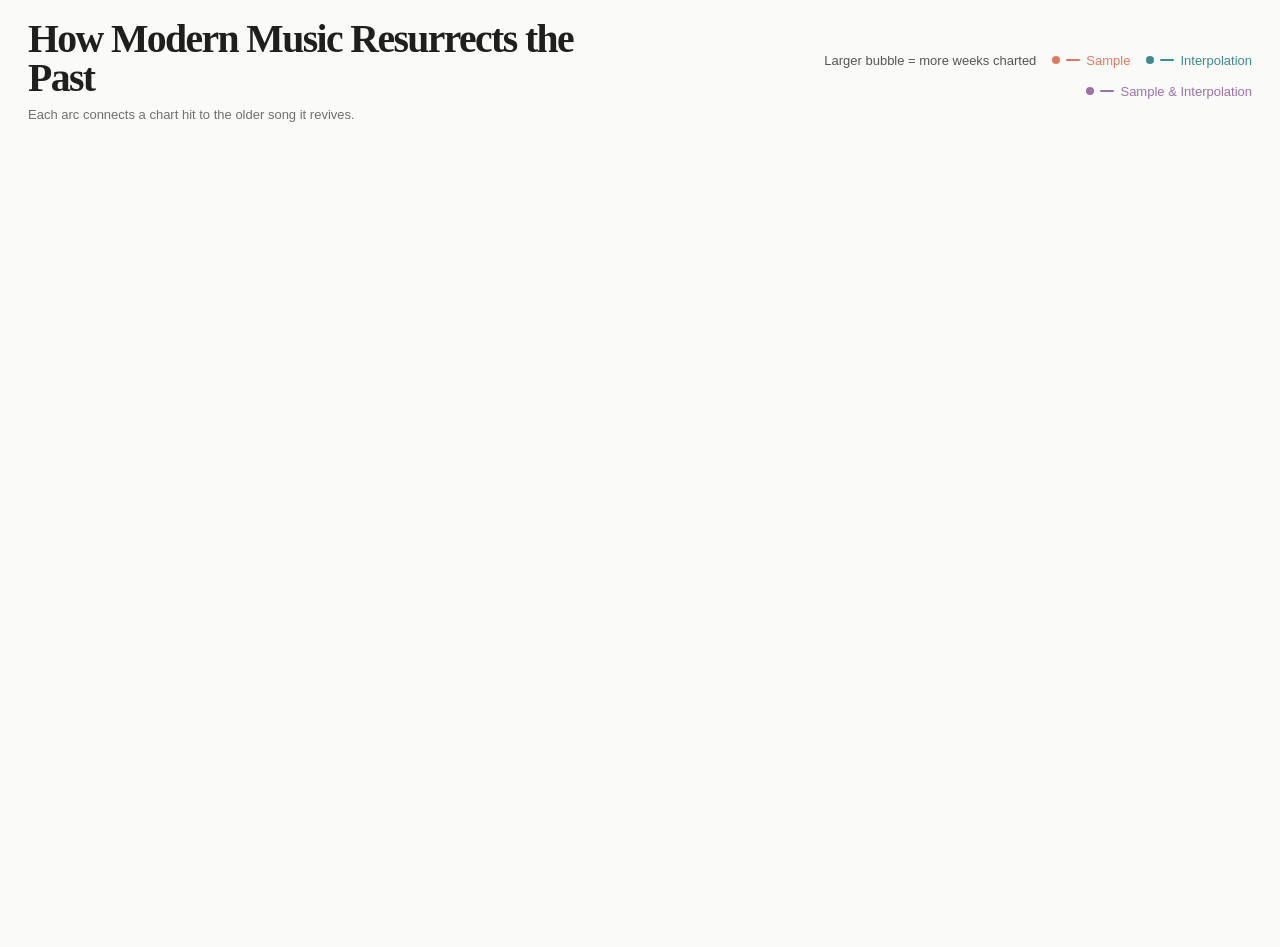
==== viz/index.html @ 5647addd "Stack overlapping original bubbles" ====
<!doctype html>
<html lang="en">
  <head>
    <meta charset="UTF-8" />
    <meta name="viewport" content="width=device-width, initial-scale=1.0" />
    <title>How Modern Music Resurrects the Past</title>
    <script src="https://d3js.org/d3.v7.min.js"></script>
    <style>
      :root {
        color-scheme: light;
        --bg: #fafaf8;
        --text: #1f1f1b;
        --muted: #666666;
        --hairline: rgba(31, 31, 27, 0.1);
        --warm: #e07a5f;
        --cool: #4a7fa5;
        --cool-soft: #a0b8c8;
        --sample: #e07a5f;
        --interpolate: #3d8b8b;
        --cover: #9b72aa;
      }

      * {
        box-sizing: border-box;
      }

      html,
      body {
        margin: 0;
        width: 100%;
        height: 100%;
        background: var(--bg);
        color: var(--text);
      }

      body {
        overflow-x: hidden;
        overflow-y: auto;
        font-family: "Avenir Next", "Segoe UI", sans-serif;
        padding-top: 16px;
      }

      .page {
        display: grid;
        grid-template-rows: auto 1fr;
        width: 100vw;
        min-height: 100vh;
      }

      .header {
        display: flex;
        flex-direction: column;
        justify-content: center;
        gap: 4px;
        padding: 4px 28px;
      }

      .header-top {
        display: flex;
        align-items: center;
        justify-content: space-between;
        gap: 24px;
      }

      .title-block {
        display: flex;
        flex-direction: column;
        gap: 2px;
        min-width: 0;
      }

      h1 {
        margin: 0 0 6px;
        font-family: "Iowan Old Style", "Palatino Linotype", Georgia, serif;
        font-size: clamp(26px, 3.1vw, 40px);
        line-height: 0.98;
        font-weight: 700;
        letter-spacing: -0.04em;
      }

      .subtitle {
        margin: 0 0 8px;
        color: #707070;
        font-size: 13px;
        line-height: 1.35;
      }

      .header-legend {
        display: flex;
        align-items: center;
        justify-content: flex-end;
        flex-wrap: wrap;
        gap: 16px;
        color: #999999;
        font-size: 13px;
        white-space: nowrap;
      }

      .header-legend-item {
        display: inline-flex;
        align-items: center;
        gap: 6px;
      }

      .header-legend-dot {
        width: 8px;
        height: 8px;
        border-radius: 999px;
        flex: 0 0 auto;
      }

      .header-legend-stroke {
        width: 14px;
        height: 0;
        border-top: 2px solid currentColor;
        border-radius: 999px;
        flex: 0 0 auto;
      }

      .controls {
        display: flex;
        align-items: center;
        justify-content: space-between;
        gap: 16px;
        min-width: 0;
      }

      .filters {
        display: flex;
        gap: 8px;
        margin-top: 6px;
        min-width: 0;
        overflow-x: auto;
        padding-bottom: 2px;
        scrollbar-width: none;
      }

      .filters::-webkit-scrollbar {
        display: none;
      }

      .year-button {
        flex: 0 0 auto;
        border: 1px solid rgba(31, 31, 27, 0.15);
        border-radius: 999px;
        background: rgba(255, 255, 255, 0.82);
        color: #666666;
        padding: 5px 12px;
        font: inherit;
        font-size: 11px;
        font-weight: 700;
        letter-spacing: 0.08em;
        text-transform: uppercase;
        cursor: pointer;
        transition:
          background 180ms ease,
          color 180ms ease,
          border-color 180ms ease;
      }

      .year-button:hover {
        background: rgba(224, 122, 95, 0.08);
        border-color: rgba(224, 122, 95, 0.35);
      }

      .year-button.is-active {
        background: #1f1f1b;
        border-color: #1f1f1b;
        color: #ffffff;
      }

      .counter {
        flex: 0 0 auto;
        color: #7a7a7a;
        font-size: 11px;
        letter-spacing: 0.02em;
        white-space: nowrap;
      }

      .chart-shell {
        position: relative;
        width: 100vw;
        height: auto;
        min-height: calc(100vh - 100px);
      }

      #chart,
      svg {
        width: 100%;
        height: 100%;
        display: block;
        background: var(--bg);
        overflow: visible;
      }

      .arc {
        fill: none;
        opacity: 0.06;
        stroke-linecap: round;
        pointer-events: stroke;
      }

      .revival-mark,
      .original-mark {
        cursor: pointer;
      }

      .revival-mark text {
        font-size: 9px;
        pointer-events: none;
      }

      .revival-mark .song-label {
        fill: #333333;
        font-weight: 600;
      }

      .revival-mark .artist-label {
        fill: #999999;
      }

      .revival-mark .peak-label {
        fill: #e07a5f;
        font-size: 11px;
        font-weight: 700;
      }

      .legend {
        position: absolute;
        left: 24px;
        bottom: 18px;
        display: flex;
        flex-direction: column;
        gap: 8px;
        padding: 14px 16px;
        border: 1px solid rgba(31, 31, 27, 0.08);
        border-radius: 16px;
        background: rgba(250, 250, 248, 0.9);
        backdrop-filter: blur(8px);
      }

      .legend-row,
      .legend-swatches {
        display: flex;
        align-items: center;
        gap: 14px;
        flex-wrap: wrap;
      }

      .legend-item {
        display: flex;
        align-items: center;
        gap: 8px;
        color: #4a4a4a;
        font-size: 12px;
      }

      .legend-circle {
        width: 10px;
        height: 10px;
        border-radius: 999px;
        flex: 0 0 auto;
      }

      .legend-stroke {
        width: 18px;
        height: 0;
        border-top: 3px solid currentColor;
        border-radius: 999px;
        flex: 0 0 auto;
      }

      .legend-note {
        color: #747474;
        font-size: 11px;
      }

      .inline-label {
        pointer-events: none;
        opacity: 0;
      }

      .inline-label text {
        line-height: 1.7;
      }

      .inline-label rect {
        fill: rgba(255, 255, 255, 0.96);
        rx: 4px;
        ry: 4px;
        filter: drop-shadow(0 2px 6px rgba(0, 0, 0, 0.12));
      }

      .inline-label line.label-leader {
        stroke: rgba(74, 74, 74, 0.18);
        stroke-width: 1;
      }

      .inline-label .song {
        font-size: 16.5px;
        font-weight: 700;
      }

      .inline-label .artist {
        font-size: 16px;
        font-weight: 400;
        fill: #555;
      }

      .inline-label .year {
        font-size: 16px;
        font-weight: 400;
        fill: #555;
      }

      .inline-label .peak {
        font-size: 18px;
        font-weight: 700;
      }

      .inline-label.original .song,
      .inline-label.original .artist {
      }

      .empty-state {
        display: grid;
        place-items: center;
        height: 100%;
        color: #9a9a9a;
        font-size: 14px;
      }

      @media (max-width: 720px) {
        .header {
          padding: 4px 16px;
        }

        .header-top {
          align-items: flex-start;
          flex-direction: column;
          gap: 12px;
        }

        .counter {
          font-size: 10px;
        }

        .year-button {
          padding: 5px 10px;
        }

        .legend {
          left: 16px;
          right: 16px;
          bottom: 14px;
        }
      }
    </style>
  </head>
  <body>
    <div class="page">
      <header class="header">
        <div class="header-top">
          <div class="title-block">
            <h1>How Modern Music Resurrects the Past</h1>
            <p class="subtitle">Each arc connects a chart hit to the older song it revives.</p>
          </div>
          <div class="header-legend" aria-label="Legend">
            <span class="header-legend-item" style="color: #555;">
              Larger bubble = more weeks charted
            </span>
            <span class="header-legend-item" style="color: #e07a5f">
              <span class="header-legend-dot" style="background: #e07a5f"></span>
              <span class="header-legend-stroke"></span>
              <span>Sample</span>
            </span>
            <span class="header-legend-item" style="color: #3d8b8b">
              <span class="header-legend-dot" style="background: #3d8b8b"></span>
              <span class="header-legend-stroke"></span>
              <span>Interpolation</span>
            </span>
            <span class="header-legend-item" style="color: #9b72aa">
              <span class="header-legend-dot" style="background: #9b72aa"></span>
              <span class="header-legend-stroke"></span>
              <span>Sample &amp; Interpolation</span>
            </span>
          </div>
        </div>
        <div class="controls">
          <div id="filters" class="filters" aria-label="Year filters"></div>
          <div id="counter" class="counter"></div>
        </div>
      </header>

      <section class="chart-shell">
        <div id="chart" aria-label="Music sample connections chart"></div>
      </section>
    </div>

    <script>
      const YEAR_OPTIONS = [2018, 2019, 2020, 2021, 2022, 2023, 2024, 2025];
      const DEFAULT_YEAR = 2025;
      const RELATIONSHIP_COLOR = {
        samples: "#E07A5F",
        interpolates: "#3D8B8B",
        cover: "#9B72AA"
      };

      const chartNode = document.getElementById("chart");
      const filtersNode = document.getElementById("filters");
      const counterNode = document.getElementById("counter");

      let allRows = [];
      let activeYear = DEFAULT_YEAR;
      let lockedId = null;
      let svg;
      let rootLayer;
      let bandLayer;
      let timelineLayer;
      let arcLayer;
      let originalLayer;
      let revivalLayer;
      let labelLayer;
      let revivalLabel;
      let originalLabelsLayer;
      let arcSelection = d3.select(null);
      let originalSelection = d3.select(null);
      let revivalSelection = d3.select(null);
      let resizeTimer;
      let maxWeeksOnChart = 1;

      function truncate(text, maxLength = 25) {
        return text.length > maxLength ? `${text.slice(0, maxLength - 1).trimEnd()}…` : text;
      }

      function clamp(value, min, max) {
        return Math.min(max, Math.max(min, value));
      }

      function weeksRadius(weeks) {
        if (!Number.isFinite(weeks) || weeks <= 0) {
          return 7.5;
        }

        return clamp(7.5 + (weeks / 112) * 42, 7.5, 49.5);
      }

      function originalRadius(row) {
        return row.everCharted ? weeksRadius(row.originalWeeksOnChart) : 9;
      }

      function peakLabel(peak) {
        return Number.isFinite(peak) && peak > 0 ? `#${Math.round(peak)}` : "Uncharted";
      }

      function originalBaseFillOpacity(d) {
        return d.everCharted ? 0.7 : 0.7;
      }

      function originalActiveFillOpacity(d) {
        return d.everCharted ? 0.92 : 0.9;
      }

      function originalDimFillOpacity() {
        return 0.18;
      }

      function updateOriginalMarkFill(selection, transition, opacityAccessor) {
        const solidFill = selection.select("circle.original-fill");
        const topHalf = selection.select("path.original-top-half");
        const bottomHalf = selection.select("path.original-bottom-half");
        const outline = selection.select("circle.original-outline");

        solidFill
          .interrupt()
          .transition(transition)
          .attr("fill-opacity", (d) => (d.splitColors ? 0 : opacityAccessor(d)));

        topHalf
          .interrupt()
          .transition(transition)
          .attr("fill-opacity", (d) => (d.splitColors ? opacityAccessor(d) : 0));

        bottomHalf
          .interrupt()
          .transition(transition)
          .attr("fill-opacity", (d) => (d.splitColors ? opacityAccessor(d) : 0));

        outline
          .interrupt()
          .transition(transition)
          .attr("stroke-width", (d) => (opacityAccessor(d) > originalDimFillOpacity() ? 2 : 1));
      }

      function revivalBaseFillOpacity() {
        return 0.85;
      }

      function revivalActiveFillOpacity() {
        return 0.98;
      }

      function revivalDimFillOpacity() {
        return 0.22;
      }

      function colorWithOpacity(color, opacity) {
        const parsed = d3.color(color);
        if (!parsed) {
          return color;
        }

        parsed.opacity = opacity;
        return `${parsed}`;
      }

      function chartDimensions() {
        return {
          chartWidth: Number(svg?.attr("width")) || chartNode.clientWidth || window.innerWidth,
          chartHeight: Number(svg?.attr("height")) || chartNode.clientHeight || window.innerHeight,
        };
      }

      function renderWrappedLabelText(textSelection, rows, maxWidth = 300, align = "start") {
        textSelection.attr("text-anchor", align);
        textSelection.selectAll("tspan").remove();
        let isFirstRenderedLine = true;

        rows.forEach((row) => {
          const words = String(row.text || "").split(/\s+/).filter(Boolean);
          if (!words.length) {
            return;
          }

          let currentLine = "";
          let isFirstLineInRow = true;

          const appendLine = (lineText) => {
            textSelection
              .append("tspan")
              .attr("class", row.className)
              .attr("x", 0)
              .attr("dy", isFirstRenderedLine ? 0 : isFirstLineInRow ? row.rowGap : row.lineGap)
              .text(lineText)
              .style("fill", row.color || null);
            isFirstRenderedLine = false;
            isFirstLineInRow = false;
          };

          words.forEach((word) => {
            const testLine = currentLine ? `${currentLine} ${word}` : word;
            const probe = textSelection
              .append("tspan")
              .attr("class", row.className)
              .attr("x", 0)
              .attr("dy", 0)
              .text(testLine);

            const exceeds = probe.node().getComputedTextLength() > maxWidth;
            probe.remove();

            if (exceeds && currentLine) {
              appendLine(currentLine);
              currentLine = word;
            } else {
              currentLine = testLine;
            }
          });

          if (currentLine) {
            appendLine(currentLine);
          }
        });
      }

      function measureLabelBox(label, align) {
        const text = label.select("text");
        text.attr("text-anchor", align);
        return text.node().getBBox();
      }

      function applyLabelBox(label, bbox, paddingX = 14, paddingY = 11) {
        label
          .select("rect")
          .attr("x", bbox.x - paddingX)
          .attr("y", bbox.y - paddingY)
          .attr("width", bbox.width + paddingX * 2)
          .attr("height", bbox.height + paddingY * 2);
      }

      function variantDirection(variant) {
        switch (variant) {
          case "left":
            return { x: -1, y: 0 };
          case "right":
            return { x: 1, y: 0 };
          case "above":
            return { x: 0, y: -1 };
          case "below":
            return { x: 0, y: 1 };
          case "above-left":
            return { x: -0.75, y: -0.65 };
          case "above-right":
            return { x: 0.75, y: -0.65 };
          case "below-left":
            return { x: -0.75, y: 0.65 };
          case "below-right":
            return { x: 0.75, y: 0.65 };
          default:
            return { x: 1, y: 0 };
        }
      }

      function buildLabelPlacement(nodeX, nodeY, nodeClearance, bbox, variant, chartWidth, chartHeight) {
        const paddingX = 10;
        const paddingY = 8;
        const edgePad = 20;
        const requiredGap = nodeClearance * 2 + 24;
        const cardGap = requiredGap + 4;
        const sidePad = cardGap;
        const diagonalPadX = cardGap + 20;
        const diagonalPadY = Math.max(cardGap + 8, bbox.height * 0.6 + nodeClearance * 0.6);
        const isLeft = variant.includes("left");
        const isRight = variant.includes("right");
        const isAbove = variant.startsWith("above");
        const isBelow = variant.startsWith("below");
        const isVertical = variant === "above" || variant === "below";
        let x = nodeX;
        if (isLeft) {
          x = nodeX - (variant === "left" ? sidePad : diagonalPadX);
        } else if (isRight) {
          x = nodeX + (variant === "right" ? sidePad : diagonalPadX);
        }
        let y = nodeY - (bbox.y + bbox.height / 2);

        if (isAbove) {
          y -= diagonalPadY;
        } else if (isBelow) {
          y += diagonalPadY;
        }

        if (isVertical) {
          const centeredRectLeft = x + bbox.x - paddingX;
          const centeredRectRight = x + bbox.x + bbox.width + paddingX;
          if (centeredRectLeft < edgePad) {
            x += edgePad - centeredRectLeft;
          }
          if (centeredRectRight > chartWidth - edgePad) {
            x -= centeredRectRight - (chartWidth - edgePad);
          }
        }

        const unclampedRect = {
          x0: x + bbox.x - paddingX,
          y0: y + bbox.y - paddingY,
          x1: x + bbox.x + bbox.width + paddingX,
          y1: y + bbox.y + bbox.height + paddingY,
        };

        let shiftX = 0;
        let shiftY = 0;
        if (unclampedRect.x0 < edgePad) {
          shiftX += edgePad - unclampedRect.x0;
        }
        if (unclampedRect.x1 > chartWidth - edgePad) {
          shiftX -= unclampedRect.x1 - (chartWidth - edgePad);
        }
        if (unclampedRect.y0 < edgePad) {
          shiftY += edgePad - unclampedRect.y0;
        }
        if (unclampedRect.y1 > chartHeight - edgePad) {
          shiftY -= unclampedRect.y1 - (chartHeight - edgePad);
        }

        let finalX = x + shiftX;
        let finalY = y + shiftY;
        let rect = {
          x0: finalX + bbox.x - paddingX,
          y0: finalY + bbox.y - paddingY,
          x1: finalX + bbox.x + bbox.width + paddingX,
          y1: finalY + bbox.y + bbox.height + paddingY,
        };
        const direction = variantDirection(variant);
        const ownGapDistance = pointToRectDistance(nodeX, nodeY, rect);
        if (ownGapDistance < requiredGap) {
          const extra = requiredGap - ownGapDistance;
          finalX += direction.x * extra;
          finalY += direction.y * extra;
          const pushedRect = {
            x0: finalX + bbox.x - paddingX,
            y0: finalY + bbox.y - paddingY,
            x1: finalX + bbox.x + bbox.width + paddingX,
            y1: finalY + bbox.y + bbox.height + paddingY,
          };
          if (pushedRect.x0 < edgePad) {
            finalX += edgePad - pushedRect.x0;
          }
          if (pushedRect.x1 > chartWidth - edgePad) {
            finalX -= pushedRect.x1 - (chartWidth - edgePad);
          }
          if (pushedRect.y0 < edgePad) {
            finalY += edgePad - pushedRect.y0;
          }
          if (pushedRect.y1 > chartHeight - edgePad) {
            finalY -= pushedRect.y1 - (chartHeight - edgePad);
          }
          rect = {
            x0: finalX + bbox.x - paddingX,
            y0: finalY + bbox.y - paddingY,
            x1: finalX + bbox.x + bbox.width + paddingX,
            y1: finalY + bbox.y + bbox.height + paddingY,
          };
        }

        return {
          variant,
          side: isLeft ? "left" : "right",
          x: finalX,
          y: finalY,
          bbox,
          rect,
          anchorAlign: isLeft ? "end" : "start",
          displacement: Math.hypot(finalX - x, finalY - y),
          ownGapDistance: pointToRectDistance(nodeX, nodeY, rect),
          requiredGap,
        };
      }

      function placementOverlapArea(a, b) {
        const overlapX = Math.max(0, Math.min(a.x1, b.x1) - Math.max(a.x0, b.x0));
        const overlapY = Math.max(0, Math.min(a.y1, b.y1) - Math.max(a.y0, b.y0));
        return overlapX * overlapY;
      }

      function pointToRectDistance(x, y, rect) {
        const dx = Math.max(rect.x0 - x, 0, x - rect.x1);
        const dy = Math.max(rect.y0 - y, 0, y - rect.y1);
        return Math.hypot(dx, dy);
      }

      function scoreLabelPlacement(candidate, node, placedRects, nearbyNodes, variantOrder) {
        let score = 0;
        const variantIndex = variantOrder.indexOf(candidate.variant) === -1 ? variantOrder.length : variantOrder.indexOf(candidate.variant);
        const extraGap = Math.max(0, candidate.ownGapDistance - candidate.requiredGap);
        score += variantIndex * 8;
        score += extraGap * 26;
        score += candidate.displacement * 6;
        score += Math.abs(candidate.y - node.y) * 0.12;
        if (candidate.ownGapDistance < candidate.requiredGap) {
          score += (candidate.requiredGap - candidate.ownGapDistance) * 600;
        }

        placedRects.forEach((rect) => {
          score += placementOverlapArea(candidate.rect, rect.rect) * 4;
        });

        nearbyNodes.forEach((otherNode) => {
          if (otherNode.key === node.key) {
            return;
          }
          const distance = pointToRectDistance(otherNode.x, otherNode.y, candidate.rect);
          if (distance < otherNode.clearance) {
            score += (otherNode.clearance - distance) * 140;
          }
        });

        return score;
      }

      function candidateOrderForOriginal(node, extent) {
        const xRatio = extent.xSpan > 0 ? (node.x - extent.minX) / extent.xSpan : 0.5;
        const yRatio = extent.ySpan > 0 ? (node.y - extent.minY) / extent.ySpan : 0.5;

        if (xRatio < 0.33) {
          return yRatio < 0.35
            ? ["left", "below-left", "below", "below-right", "above-left", "right", "above-right", "above"]
            : ["left", "above-left", "above", "below-left", "right", "above-right", "below-right", "below"];
        }

        if (xRatio > 0.66) {
          return yRatio > 0.65
            ? ["right", "above-right", "above", "above-left", "below-right", "left", "below-left", "below"]
            : ["right", "below-right", "below", "above-right", "left", "below-left", "above-left", "above"];
        }

        if (yRatio < 0.4) {
          return ["below", "below-right", "below-left", "right", "left", "above-right", "above-left", "above"];
        }

        if (yRatio > 0.6) {
          return ["above", "above-right", "above-left", "right", "left", "below-right", "below-left", "below"];
        }

        return ["above-right", "above-left", "below-right", "below-left", "right", "left", "above", "below"];
      }

      function chooseAdaptivePlacement(label, node, variantOrder, placedRects, nearbyNodes) {
        const text = label.select("text");
        const { chartWidth, chartHeight } = chartDimensions();
        const variants = [...new Set(variantOrder)];
        const candidates = variants.map((variant) => {
          const align = variant.includes("left") ? "end" : variant.includes("right") ? "start" : "middle";
          const bbox = measureLabelBox(label, align);
          applyLabelBox(label, bbox);
          const candidate = buildLabelPlacement(node.x, node.y, node.clearance || 10, bbox, variant, chartWidth, chartHeight);
          candidate.score = scoreLabelPlacement(candidate, node, placedRects, nearbyNodes, variants);
          return candidate;
        });

        const validCandidates = candidates.filter((candidate) => candidate.ownGapDistance >= candidate.requiredGap - 1);
        const best = (validCandidates.length ? validCandidates : candidates).sort((a, b) => {
          if (validCandidates.length) {
            return (
              d3.ascending(Math.max(0, a.ownGapDistance - a.requiredGap), Math.max(0, b.ownGapDistance - b.requiredGap)) ||
              d3.ascending(a.score, b.score)
            );
          }
          return d3.ascending(a.score, b.score);
        })[0];
        text.attr("text-anchor", best.anchorAlign);
        applyLabelBox(label, best.bbox);
        label.attr("transform", `translate(${best.x},${best.y})`);
        return best;
      }

      function placementOrderForOriginals(originalItems, extent) {
        return originalItems
          .slice()
          .sort((a, b) => {
            const aXR = extent.xSpan > 0 ? (a.originalX - extent.minX) / extent.xSpan : 0.5;
            const bXR = extent.xSpan > 0 ? (b.originalX - extent.minX) / extent.xSpan : 0.5;
            const aExtremity = Math.abs(aXR - 0.5);
            const bExtremity = Math.abs(bXR - 0.5);
            return (
              d3.descending(aExtremity, bExtremity) ||
              d3.ascending(a.originalY, b.originalY) ||
              d3.ascending(a.originalX, b.originalX)
            );
          });
      }

      function setInlineLabel(label, lines, nodeX, nodeY, preferredSide, className) {
        label.attr("class", `inline-label ${className}`);

        const text = label.select("text");
        renderWrappedLabelText(text, [
          { className: "song", text: lines[0], rowGap: 13, lineGap: 12 },
          { className: "artist", text: lines[1], rowGap: 13, lineGap: 12 },
          { className: "year", text: lines[2], rowGap: 13, lineGap: 12 },
          { className: "peak", text: lines[3], rowGap: 14, lineGap: 13 },
        ], 300, "start");

        label.style("opacity", 1);
        const fallbackOrder =
          preferredSide === "left"
            ? ["left", "above-left", "below-left", "above", "below", "right", "above-right", "below-right"]
            : ["right", "above-right", "below-right", "above", "below", "left", "above-left", "below-left"];
        const placement = chooseAdaptivePlacement(
          label,
          { x: nodeX, y: nodeY, key: `${nodeX}-${nodeY}`, clearance: 10 },
          fallbackOrder,
          [],
          []
        );
        label.select("text").attr("text-anchor", placement.anchorAlign);
        const finalBbox = measureLabelBox(label, placement.anchorAlign);
        applyLabelBox(label, finalBbox);
        return placement;
      }

      function dedupeOriginalItems(originalItems) {
        return Array.from(
          d3.group(originalItems, (d) => d.originalKey),
          ([, items]) =>
            items
              .slice()
              .sort(
                (a, b) =>
                  d3.ascending(a.originalY, b.originalY) ||
                  d3.ascending(a.originalX, b.originalX) ||
                  d3.ascending(a.id, b.id)
              )[0]
        );
      }

      function showInlineLabels(links, originalItems = Array.isArray(links) ? links : [links]) {
        const linkList = (Array.isArray(links) ? links : [links]).filter(Boolean);
        const uniqueRevivalItems = Array.from(
          d3.group(linkList, (d) => d.revivalKey),
          ([, items]) => items[0]
        );
        const primaryLink = uniqueRevivalItems[0];
        const uniqueOriginalItems = dedupeOriginalItems(originalItems);
        const nearbyNodes = uniqueOriginalItems.map((item) => ({
          key: item.originalKey,
          x: item.originalX,
          y: item.originalY,
          clearance: item.originalR + 14,
        }));
        const sourceExtent = {
          minX: d3.min(uniqueOriginalItems, (d) => d.originalX) ?? primaryLink.originalX,
          maxX: d3.max(uniqueOriginalItems, (d) => d.originalX) ?? primaryLink.originalX,
          minY: d3.min(uniqueOriginalItems, (d) => d.originalY) ?? primaryLink.originalY,
          maxY: d3.max(uniqueOriginalItems, (d) => d.originalY) ?? primaryLink.originalY,
        };
        sourceExtent.xSpan = Math.max(1, sourceExtent.maxX - sourceExtent.minX);
        sourceExtent.ySpan = Math.max(1, sourceExtent.maxY - sourceExtent.minY);

        const revivalLabels = labelLayer
          .selectAll("g.revival-inline-label")
          .data(uniqueRevivalItems, (d) => d.revivalKey)
          .join(
            (enter) => {
              const group = enter.append("g").attr("class", "revival-inline-label");
              group.append("line").attr("class", "label-leader");
              group.append("rect").attr("rx", 4).attr("ry", 4);
              group.append("text");
              return group;
            },
            (update) => update,
            (exit) => exit.remove()
          );

        const placedRects = [];
        revivalLabels.each(function (revivalLink) {
          const group = d3.select(this);
          group.attr("class", "inline-label revival revival-inline-label").style("opacity", 1);
          renderWrappedLabelText(group.select("text"), [
            { className: "song", text: revivalLink.revivalSong, rowGap: 18, lineGap: 17, color: revivalLink.revivalColor },
            { className: "artist", text: revivalLink.revivalArtist, rowGap: 18, lineGap: 17 },
            { className: "year", text: String(revivalLink.revivalChartYear), rowGap: 18, lineGap: 17 },
            { className: "peak", text: peakLabel(revivalLink.revivalPeak), rowGap: 19, lineGap: 18, color: revivalLink.revivalColor },
          ], 300, "start");

          const placement = chooseAdaptivePlacement(
            group,
            { x: revivalLink.revivalX, y: revivalLink.revivalY, key: revivalLink.revivalKey, clearance: revivalLink.revivalR },
            ["left", "above-left", "below-left", "above", "below", "above-right", "below-right", "right"],
            placedRects,
            nearbyNodes
          );
          group.select("text").attr("text-anchor", placement.anchorAlign);
          const finalBbox = measureLabelBox(group, placement.anchorAlign);
          applyLabelBox(group, finalBbox);

          const localNodeX = revivalLink.revivalX - placement.x;
          const localNodeY = revivalLink.revivalY - placement.y;
          const rect = {
            x0: finalBbox.x - 10,
            y0: finalBbox.y - 8,
            x1: finalBbox.x + finalBbox.width + 10,
            y1: finalBbox.y + finalBbox.height + 8,
          };
          const anchorX = clamp(localNodeX, rect.x0, rect.x1);
          const anchorY = clamp(localNodeY, rect.y0, rect.y1);
          const leaderDistance = Math.hypot(localNodeX - anchorX, localNodeY - anchorY);

          group
            .select("line.label-leader")
            .attr("x1", localNodeX)
            .attr("y1", localNodeY)
            .attr("x2", anchorX)
            .attr("y2", anchorY)
            .style("opacity", leaderDistance > 18 ? 1 : 0);

          placedRects.push({ rect: placement.rect });
        });

        const originalLabels = originalLabelsLayer
          .selectAll("g.original-inline-label")
          .data(uniqueOriginalItems, (d) => d.originalKey)
          .join(
            (enter) => {
              const group = enter.append("g");
              group.append("line").attr("class", "label-leader");
              group.append("rect").attr("rx", 4).attr("ry", 4);
              group.append("text");
              return group;
            },
            (update) => update,
            (exit) => exit.remove()
          );

        const labelGroupByKey = new Map();
        originalLabels.each(function (item) {
          labelGroupByKey.set(item.originalKey, d3.select(this));
        });

        placementOrderForOriginals(uniqueOriginalItems, sourceExtent).forEach((item) => {
          const group = labelGroupByKey.get(item.originalKey);
          group.attr("class", "inline-label original original-inline-label").style("opacity", 1);
          const lines = [item.originalSong, item.originalArtist, String(item.originalReleaseYear), peakLabel(item.originalPeakDisplay)];
          const preferredVariants = candidateOrderForOriginal({ x: item.originalX, y: item.originalY }, sourceExtent);
          renderWrappedLabelText(group.select("text"), [
            { className: "song", text: lines[0], rowGap: 18, lineGap: 17, color: item.originalColor },
            { className: "artist", text: lines[1], rowGap: 18, lineGap: 17 },
            { className: "year", text: lines[2], rowGap: 18, lineGap: 17 },
            { className: "peak", text: lines[3], rowGap: 19, lineGap: 18, color: item.originalColor },
          ], 300, "start");

          const placement = chooseAdaptivePlacement(
            group,
            { x: item.originalX, y: item.originalY, key: item.originalKey, clearance: item.originalR },
            preferredVariants,
            placedRects,
            [
              ...nearbyNodes,
              ...uniqueRevivalItems.map((revivalLink) => ({
                key: revivalLink.revivalKey,
                x: revivalLink.revivalX,
                y: revivalLink.revivalY,
                clearance: revivalLink.revivalR + 18,
              })),
            ]
          );
          group.select("text").attr("text-anchor", placement.anchorAlign);
          const finalBbox = measureLabelBox(group, placement.anchorAlign);
          applyLabelBox(group, finalBbox);

          const localNodeX = item.originalX - placement.x;
          const localNodeY = item.originalY - placement.y;
          const rect = {
            x0: finalBbox.x - 10,
            y0: finalBbox.y - 8,
            x1: finalBbox.x + finalBbox.width + 10,
            y1: finalBbox.y + finalBbox.height + 8,
          };
          const anchorX = clamp(localNodeX, rect.x0, rect.x1);
          const anchorY = clamp(localNodeY, rect.y0, rect.y1);
          const leaderDistance = Math.hypot(localNodeX - anchorX, localNodeY - anchorY);

          group
            .select("line.label-leader")
            .attr("x1", localNodeX)
            .attr("y1", localNodeY)
            .attr("x2", anchorX)
            .attr("y2", anchorY)
            .style("opacity", leaderDistance > 18 ? 1 : 0);

          placedRects.push({ rect: placement.rect });
        });
      }

      function hideInlineLabels() {
        labelLayer.selectAll("g.revival-inline-label").remove();
        revivalLabel.style("opacity", 0);
        originalLabelsLayer.selectAll("*").remove();
      }

      function buildButtons() {
        filtersNode.innerHTML = "";

        YEAR_OPTIONS.forEach((year) => {
          const button = document.createElement("button");
          button.type = "button";
          button.className = "year-button";
          button.dataset.year = String(year);
          button.textContent = String(year);
          button.addEventListener("click", () => {
            if (activeYear === year) {
              return;
            }

            activeYear = year;
            lockedId = null;
            hideInlineLabels();
            render(true);
          });
          filtersNode.appendChild(button);
        });
      }

      function updateButtons() {
        filtersNode.querySelectorAll(".year-button").forEach((button) => {
          button.classList.toggle("is-active", button.dataset.year === String(activeYear));
        });
      }

      function filteredRows() {
        const rows = activeYear === "ALL"
          ? allRows.slice()
          : allRows.filter((row) => row.revivalChartYear === activeYear);
        return rows.filter((row) => row.revivalPeak <= 50);
      }

      function buildRevivalColorMap(rows) {
        const uniqueRevivals = new Map();

        rows.forEach((row) => {
          const key = `${row.revivalSong}__${row.revivalArtist}`.toLowerCase();
          if (!uniqueRevivals.has(key)) {
            uniqueRevivals.set(key, row);
          }
        });

        const colorMap = new Map();
        const grouped = d3.group([...uniqueRevivals.entries()], ([, row]) => row.relationshipType);

        grouped.forEach((entries, relationshipType) => {
          const sortedEntries = entries.slice().sort(([, a], [, b]) => {
            return (
              d3.ascending(a.revivalPeak, b.revivalPeak) ||
              d3.descending(a.revivalWeeksOnChart, b.revivalWeeksOnChart) ||
              d3.descending(a.revivalSpotifyPopularity, b.revivalSpotifyPopularity) ||
              d3.ascending(a.revivalSong, b.revivalSong) ||
              d3.ascending(a.revivalArtist, b.revivalArtist)
            );
          });

          if (relationshipType === "cover") {
            sortedEntries.forEach(([key]) => colorMap.set(key, "#9B72AA"));
            return;
          }

          sortedEntries.forEach(([key]) => {
            colorMap.set(key, RELATIONSHIP_COLOR[relationshipType]);
          });
        });

        const revivalTypeCount = new Map();
        rows.forEach((row) => {
          const key = `${row.revivalSong}__${row.revivalArtist}`.toLowerCase();
          if (!revivalTypeCount.has(key)) revivalTypeCount.set(key, new Set());
          revivalTypeCount.get(key).add(row.relationshipType);
        });
        revivalTypeCount.forEach((types, key) => {
          if (types.size > 1) {
            colorMap.set(key, "#B07A9E");
          }
        });

        return colorMap;
      }

      function getZoneGeometry(height) {
        const topMargin = 36;
        const bottomMargin = height - 40;
        const zoneOrder = ["number1", "top10", "top40", "charted", "never-charted"];
        const totalHeight = bottomMargin - topMargin;
        const zoneHeights = new Map([
          ["number1", totalHeight * 0.10],
          ["top10", totalHeight * 0.13],
          ["top40", totalHeight * 0.35],
          ["charted", totalHeight * 0.20],
          ["never-charted", totalHeight * 0.10],
        ]);
        const allocatedHeight = d3.sum([...zoneHeights.values()]);
        const zonePadding = Math.max(0, (totalHeight - allocatedHeight) / (zoneOrder.length + 1));
        let runningY = topMargin + zonePadding;
        const zoneBounds = new Map();

        zoneOrder.forEach((zoneKey) => {
          const zoneHeight = zoneHeights.get(zoneKey) || 0;
          zoneBounds.set(zoneKey, {
            y0: runningY,
            y1: runningY + zoneHeight,
          });
          runningY += zoneHeight + zonePadding;
        });

        const getPeakBucket = (peak, everCharted = true) => {
          if (!everCharted || !Number.isFinite(peak)) {
            return "never-charted";
          }
          if (peak === 1) {
            return "number1";
          }
          if (peak >= 2 && peak <= 10) {
            return "top10";
          }
          if (peak >= 11 && peak <= 40) {
            return "top40";
          }
          return "charted";
        };

        return {
          topMargin,
          bottomMargin,
          zoneOrder,
          zoneBounds,
          getPeakBucket,
        };
      }

      function projectYearsBetween(yearsBetween) {
        const normalized = clamp(yearsBetween / 65, 0, 1);
        if (normalized <= 0.65) {
          return (normalized / 0.65) * 0.78;
        }
        return 0.78 + ((normalized - 0.65) / 0.35) * 0.22;
      }

      function buildArcPath(originalX, originalY, originalR, revivalX, revivalY, revivalR) {
        const startX = originalX + originalR;
        const endX = revivalX - revivalR;
        const cp1x = originalX + (revivalX - originalX) * 0.3;
        const cp2x = originalX + (revivalX - originalX) * 0.7;
        return `M${startX},${originalY} C${cp1x},${originalY} ${cp2x},${revivalY} ${endX},${revivalY}`;
      }

      function computeLayout(rows, width, height) {
        const revivalXBase = width - 480;
        const leftMargin = 80;
        const { topMargin, bottomMargin, zoneOrder, zoneBounds, getPeakBucket } = getZoneGeometry(height);
        const uniqueRevivals = new Map();
        rows.forEach((row) => {
          const key = `${row.revivalSong}__${row.revivalArtist}`.toLowerCase();
          if (!uniqueRevivals.has(key)) {
            uniqueRevivals.set(key, row);
          }
        });

        const makeZonePositionMap = (items, keyFn, bucketFn, sortFn, radiusFn, includeXOffset = false, peakFn = null) => {
          const uniqueItems = new Map();

          items.forEach((item) => {
            const key = keyFn(item);
            const existing = uniqueItems.get(key);
            if (!existing) {
              uniqueItems.set(key, item);
              return;
            }

            const existingPeak = peakFn ? peakFn(existing) : null;
            const nextPeak = peakFn ? peakFn(item) : null;
            if (Number.isFinite(nextPeak) && (!Number.isFinite(existingPeak) || nextPeak < existingPeak)) {
              uniqueItems.set(key, item);
            }
          });

          const sortedItems = [...uniqueItems.values()].sort(sortFn);
          const bucketGroups = d3.group(sortedItems, (item) => bucketFn(item));
          const positionedItems = [];

          zoneOrder.forEach((zoneKey) => {
            const zoneItems = (bucketGroups.get(zoneKey) || []).slice().sort(sortFn);
            if (!zoneItems.length) {
              return;
            }

            const zone = zoneBounds.get(zoneKey);
            const peakGroups = d3.group(zoneItems, (item) => {
              const peakValue = peakFn ? peakFn(item) : null;
              return Number.isFinite(peakValue) ? peakValue : zoneKey;
            });
            const sortedPeakValues = [...peakGroups.keys()].sort((a, b) => {
              if (typeof a === "number" && typeof b === "number") {
                return d3.ascending(a, b);
              }
              return d3.ascending(String(a), String(b));
            });

            sortedPeakValues.forEach((peakValue, peakIndex) => {
              const peakItems = peakGroups.get(peakValue) || [];
              const laneCenter =
                zone.y0 + ((peakIndex + 0.5) / Math.max(sortedPeakValues.length, 1)) * (zone.y1 - zone.y0);

              if (zoneKey === "number1") {
                peakItems.sort((a, b) => radiusFn(b) - radiusFn(a));
                const fullWidth = (width - 60) - (revivalXBase + 30);
                const step = peakItems.length > 1 ? fullWidth / (peakItems.length - 1) : 0;
                peakItems.forEach((item, i) => {
                  positionedItems.push({
                    key: keyFn(item),
                    y: laneCenter,
                    xOffset: i * step,
                  });
                });
                return;
              }

              peakItems.forEach((item, index) => {
                const radius = radiusFn(item);
                const offsetStep = 6;
                const offsetCap = 9;
                const rawOffset = (index - (peakItems.length - 1) / 2) * offsetStep;
                const y = clamp(
                  laneCenter + clamp(rawOffset, -offsetCap, offsetCap),
                  zone.y0 + radius + 2,
                  zone.y1 - radius - 2
                );
                let xOffset = 0;

                if (includeXOffset && peakFn) {
                  const radii = peakItems.map((entry) => radiusFn(entry));
                  const gap = 6;
                  const rawClusterWidth =
                    radii.reduce((sum, r) => sum + r * 2, 0) + gap * Math.max(radii.length - 1, 0);
                  const clusterWidth = Math.min(rawClusterWidth, 60);
                  const scale = clusterWidth / Math.max(rawClusterWidth, 1);
                  let cursor = -clusterWidth / 2;
                  const clusterOffset = radii
                    .map((entryRadius) => {
                      const center = cursor + entryRadius * scale;
                      cursor += entryRadius * 2 * scale + gap;
                      return center;
                    })[index];
                  const totalPeaks = sortedPeakValues.length;
                  const availableWidth = (width - 60) - (revivalXBase + 30);
                  const peakBandWidth = totalPeaks > 1 ? availableWidth : 0;
                  const peakOffset = totalPeaks > 1
                    ? (peakIndex / (totalPeaks - 1)) * peakBandWidth
                    : 0;

                  xOffset = clusterOffset + peakOffset;
                }

                positionedItems.push({
                  key: keyFn(item),
                  y,
                  xOffset,
                });
              });
            });
          });

          return new Map(
            positionedItems.map((item) => [
              item.key,
              {
                y: item.y,
                xOffset: item.xOffset,
              },
            ])
          );
        };

        const revivalPositionMap = makeZonePositionMap(
          rows,
          (row) => `${row.revivalSong}__${row.revivalArtist}`.toLowerCase(),
          (row) => getPeakBucket(row.revivalPeak, true),
          (a, b) =>
            d3.ascending(a.revivalPeak, b.revivalPeak) ||
            d3.descending(a.revivalWeeksOnChart, b.revivalWeeksOnChart) ||
            d3.descending(a.revivalSpotifyPopularity, b.revivalSpotifyPopularity) ||
            d3.ascending(a.revivalSong, b.revivalSong) ||
            d3.ascending(a.revivalArtist, b.revivalArtist),
          (row) => weeksRadius(row.revivalWeeksOnChart),
          true,
          (row) => row.revivalPeak
        );
        const originalYMap = makeZonePositionMap(
          rows,
          (row) => `${row.originalSong}__${row.originalArtist}`.toLowerCase(),
          (row) => getPeakBucket(row.originalPeak, row.everCharted),
          (a, b) =>
            d3.ascending(
              Number.isFinite(a.originalPeak) ? a.originalPeak : Number.POSITIVE_INFINITY,
              Number.isFinite(b.originalPeak) ? b.originalPeak : Number.POSITIVE_INFINITY
            ) ||
            d3.descending(a.originalWeeksOnChart, b.originalWeeksOnChart) ||
            d3.ascending(a.originalSong, b.originalSong) ||
            d3.ascending(a.originalArtist, b.originalArtist),
          (row) => originalRadius(row),
          false,
          (row) => row.originalPeak
        );
        const revivalColorMap = buildRevivalColorMap(rows);
        const positionedRows = rows
          .slice()
          .sort(
            (a, b) =>
              d3.ascending(a.revivalPeak, b.revivalPeak) ||
              d3.ascending(a.revivalSong, b.revivalSong) ||
              d3.ascending(a.originalSong, b.originalSong)
          )
          .map((row) => {
            const revivalKey = `${row.revivalSong}__${row.revivalArtist}`.toLowerCase();
            const originalKey = `${row.originalSong}__${row.originalArtist}`.toLowerCase();
            const revivalPosition = revivalPositionMap.get(revivalKey) || { y: topMargin, xOffset: 0 };
            const revivalY = revivalPosition.y;
            const revivalR = weeksRadius(row.revivalWeeksOnChart);
            const revivalX = Math.min(
              Math.max(revivalXBase + 30 + revivalPosition.xOffset, revivalXBase),
              width - 50
            );
            const originalR = originalRadius(row);
            const revivalColor = revivalColorMap.get(revivalKey) || RELATIONSHIP_COLOR[row.relationshipType];
            const originalColor = revivalColor;
            if (!originalColor) {
              console.log("original bubble missing color", {
                originalSong: row.originalSong,
                originalArtist: row.originalArtist,
                revivalSong: row.revivalSong,
                revivalArtist: row.revivalArtist,
                relationshipType: row.relationshipType,
              });
            }
            const originalX = clamp(
              (revivalXBase - 10) - projectYearsBetween(row.yearsBetween) * (width * 0.85),
              leftMargin + 40,
              revivalXBase - 60
            );
            const unchartedZone = zoneBounds.get("never-charted");
            const originalY = originalYMap.get(originalKey)?.y ?? (unchartedZone.y0 + unchartedZone.y1) / 2;

            return {
              ...row,
              revivalKey,
              originalKey,
              revivalX,
              revivalY,
              revivalR,
              originalX,
              originalY,
              originalR,
              revivalColor,
              originalColor,
              stroke: RELATIONSHIP_COLOR[row.relationshipType] || revivalColor,
              strokeWidth: 0.5 + (row.yearsBetween / 90) * 3,
              revivalSongLabel: truncate(row.revivalSong, 28),
              revivalArtistLabel: truncate(row.revivalArtist, 28),
              revivalPeakLabel: peakLabel(row.revivalPeak),
              path: buildArcPath(originalX, originalY, originalR, revivalX, revivalY, revivalR)
            };
          });

        const bubbleYValues = positionedRows.flatMap((row) => [row.revivalY, row.originalY]);
        console.log("bubble y bounds", {
          minY: d3.min(bubbleYValues),
          maxY: d3.max(bubbleYValues),
          topMargin,
          bottomMargin,
        });

        return positionedRows;
      }

      function resolveOriginalEntityCollisions(originalEntities, topMargin, bottomMargin) {
        const collisionGroups = d3.group(originalEntities, (entity) => {
          const peakKey = Number.isFinite(entity.originalPeak)
            ? `peak:${entity.originalPeak}`
            : `bucket:${entity.everCharted ? "charted" : "never-charted"}`;
          return `${entity.originalReleaseYear}__x:${Math.round(entity.originalX)}__${peakKey}`;
        });

        collisionGroups.forEach((group) => {
          if (group.length < 2) {
            return;
          }

          const orderedGroup = group
            .slice()
            .sort(
              (a, b) =>
                d3.ascending(a.originalY, b.originalY) ||
                d3.descending(a.originalR, b.originalR) ||
                d3.ascending(a.originalSong, b.originalSong) ||
                d3.ascending(a.originalArtist, b.originalArtist)
            );
          const stackGap = 8;
          const nominalCenter = d3.mean(orderedGroup, (entity) => entity.originalY) ?? orderedGroup[0].originalY;
          const stackHeight =
            orderedGroup.reduce((sum, entity) => sum + entity.originalR * 2, 0) + stackGap * Math.max(orderedGroup.length - 1, 0);
          let cursor = nominalCenter - stackHeight / 2;

          orderedGroup.forEach((entity) => {
            entity.originalY = clamp(cursor + entity.originalR, topMargin + entity.originalR + 2, bottomMargin - entity.originalR - 2);
            cursor += entity.originalR * 2 + stackGap;
          });
        });
      }

      function pulseOriginalByKey(originalKey) {
        const target = originalSelection.filter((d) => d.originalKey === originalKey);

        target
          .interrupt()
          .transition()
          .duration(180)
          .attrTween("transform", (d) => {
            const interpolate = d3.interpolateNumber(1, 1.5);
            return (t) => `translate(${d.originalX},${d.originalY}) scale(${interpolate(t)})`;
          })
          .transition()
          .duration(220)
          .attrTween("transform", (d) => {
            const interpolate = d3.interpolateNumber(1.5, 1);
            return (t) => `translate(${d.originalX},${d.originalY}) scale(${interpolate(t)})`;
          });
      }

      function resetFocus() {
        const t = d3.transition().duration(200);
        arcSelection.transition(t).style("opacity", 0.06);
        revivalSelection.transition(t).style("opacity", 1);
        originalSelection.transition(t).style("opacity", 1);
        revivalSelection
          .select("circle")
          .transition(t)
          .attr("fill-opacity", revivalBaseFillOpacity())
          .attr("stroke-width", 1);
        updateOriginalMarkFill(originalSelection, t, (d) => originalBaseFillOpacity(d));
        hideInlineLabels();
      }

      function applyFocus(link, pulse = false, mode = "link") {
        const firstDegreeLinks = mode === "original" ? arcSelection.data().filter((d) => d.originalKey === link.originalKey) : [link];
        const relatedRevivalKeys = new Set(firstDegreeLinks.map((d) => d.revivalKey));
        const relatedLinks = mode === "original"
          ? arcSelection.data().filter((d) => relatedRevivalKeys.has(d.revivalKey))
          : [link];
        const relatedIds = new Set(relatedLinks.map((d) => d.id));
        const relatedOriginalKeys = new Set(relatedLinks.map((d) => d.originalKey));
        const t = d3.transition().duration(200);
        arcSelection
          .transition(t)
          .style("opacity", (d) => (relatedIds.has(d.id) ? 0.92 : 0.02));

        arcSelection
          .filter((d) => relatedIds.has(d.id))
          .raise();

        revivalSelection
          .transition(t)
          .style("opacity", (d) => (relatedRevivalKeys.has(d.revivalKey) ? 1 : 0.08));

        revivalSelection
          .select("circle")
          .transition(t)
          .attr("fill-opacity", (d) => (relatedRevivalKeys.has(d.revivalKey) ? revivalActiveFillOpacity() : revivalDimFillOpacity()))
          .attr("stroke-width", (d) => (relatedRevivalKeys.has(d.revivalKey) ? 2 : 1));

        revivalSelection
          .filter((d) => relatedRevivalKeys.has(d.revivalKey))
          .raise();

        const activeOriginals = originalSelection.filter((d) => relatedOriginalKeys.has(d.originalKey));
        const inactiveOriginals = originalSelection.filter((d) => !relatedOriginalKeys.has(d.originalKey));

        activeOriginals
          .interrupt()
          .style("opacity", 1);

        activeOriginals.select("circle.original-fill")
          .attr("fill-opacity", (d) => (d.splitColors ? 0 : originalActiveFillOpacity(d)));

        activeOriginals.select("path.original-top-half")
          .attr("fill-opacity", (d) => (d.splitColors ? originalActiveFillOpacity(d) : 0));

        activeOriginals.select("path.original-bottom-half")
          .attr("fill-opacity", (d) => (d.splitColors ? originalActiveFillOpacity(d) : 0));

        activeOriginals.select("circle.original-outline")
          .attr("stroke-width", 2);

        inactiveOriginals
          .interrupt()
          .transition(t)
          .style("opacity", 0.08);

        updateOriginalMarkFill(inactiveOriginals, t, () => originalDimFillOpacity());

        originalSelection
          .filter((d) => relatedOriginalKeys.has(d.originalKey))
          .raise();

        if (pulse) {
          pulseOriginalByKey(link.originalKey);
        }

        const anchorRevival = mode === "original"
          ? revivalSelection.data().find((d) => relatedRevivalKeys.has(d.revivalKey))
          : null;
        if (anchorRevival) {
          showInlineLabels(anchorRevival.originals[0], anchorRevival.originals);
          return;
        }

        showInlineLabels(relatedLinks[0] || link, relatedLinks);
      }

      function applyRevivalFocus(revival, pulse = false) {
        const relatedIds = new Set(revival.originals.map((item) => item.id));
        const relatedOriginalKeys = new Set(revival.originals.map((item) => item.originalKey));
        const t = d3.transition().duration(200);

        arcSelection
          .transition(t)
          .style("opacity", (d) => (relatedIds.has(d.id) ? 0.92 : 0.02));

        arcSelection
          .filter((d) => relatedIds.has(d.id))
          .raise();

        revivalSelection
          .transition(t)
          .style("opacity", (d) => (d.revivalKey === revival.revivalKey ? 1 : 0.08));

        revivalSelection
          .select("circle")
          .transition(t)
          .attr("fill-opacity", (d) => (d.revivalKey === revival.revivalKey ? revivalActiveFillOpacity() : revivalDimFillOpacity()))
          .attr("stroke-width", (d) => (d.revivalKey === revival.revivalKey ? 2 : 1));

        revivalSelection
          .filter((d) => d.revivalKey === revival.revivalKey)
          .raise();

        const activeOriginals = originalSelection.filter((d) => relatedOriginalKeys.has(d.originalKey));
        const inactiveOriginals = originalSelection.filter((d) => !relatedOriginalKeys.has(d.originalKey));

        activeOriginals
          .interrupt()
          .style("opacity", 1);

        activeOriginals.select("circle.original-fill")
          .attr("fill-opacity", (d) => (d.splitColors ? 0 : originalActiveFillOpacity(d)));

        activeOriginals.select("path.original-top-half")
          .attr("fill-opacity", (d) => (d.splitColors ? originalActiveFillOpacity(d) : 0));

        activeOriginals.select("path.original-bottom-half")
          .attr("fill-opacity", (d) => (d.splitColors ? originalActiveFillOpacity(d) : 0));

        activeOriginals.select("circle.original-outline")
          .attr("stroke-width", 2);

        inactiveOriginals
          .interrupt()
          .transition(t)
          .style("opacity", 0.08);

        updateOriginalMarkFill(inactiveOriginals, t, () => originalDimFillOpacity());

        originalSelection
          .filter((d) => relatedOriginalKeys.has(d.originalKey))
          .raise();

        if (pulse) {
          [...relatedOriginalKeys].forEach((originalKey) => {
            pulseOriginalByKey(originalKey);
          });
        }

        console.log("hover originals length", revival.originals.length);
        showInlineLabels(revival.originals[0], revival.originals);
      }

      function bindInteraction(selection, mode = "link") {
        selection
          .on("mouseenter", function (event, link) {
            if (lockedId && lockedId !== link.id) {
              return;
            }

            d3.select(this).raise();
            applyFocus(link, !lockedId, mode);
          })
          .on("mouseleave", function () {
            if (!lockedId) {
              resetFocus();
            }
          })
          .on("click", function (event, link) {
            event.stopPropagation();
            lockedId = link.id;
            d3.select(this).raise();
            applyFocus(link, false, mode);
          });
      }

      function ensureSvg(width, height) {
        d3.select(chartNode).selectAll(".empty-state").remove();

        if (!svg) {
          svg = d3.select(chartNode).append("svg");
          rootLayer = svg.append("g");
          bandLayer = rootLayer.append("g");
          timelineLayer = rootLayer.append("g");
          arcLayer = rootLayer.append("g");
          originalLayer = rootLayer.append("g");
          revivalLayer = rootLayer.append("g");
          labelLayer = rootLayer.append("g");

          revivalLabel = labelLayer.append("g");
          revivalLabel.append("rect").attr("rx", 4).attr("ry", 4);
          revivalLabel.append("text");

          originalLabelsLayer = labelLayer.append("g");

          svg.on("click", () => {
            if (!lockedId) {
              return;
            }

            lockedId = null;
            resetFocus();
          });
        }

        svg
          .attr("width", width)
          .attr("height", height)
          .attr("viewBox", `0 0 ${width} ${height}`)
          .attr("preserveAspectRatio", "xMidYMid meet")
          .style("width", `${width}px`)
          .style("height", `${height}px`);
      }

      function render(animate) {
        const width = window.innerWidth;
        const rows = filteredRows();
        const uniqueRevivals = new Map();
        rows.forEach((row) => {
          const key = `${row.revivalSong}__${row.revivalArtist}`.toLowerCase();
          if (!uniqueRevivals.has(key)) {
            uniqueRevivals.set(key, row);
          }
        });
        const viewportHeight = window.innerHeight - 140;
        const height = viewportHeight;
        const { topMargin, bottomMargin, zoneBounds } = getZoneGeometry(height);

        chartNode.style.height = `${height}px`;
        counterNode.textContent = `Showing ${rows.length} connections`;
        updateButtons();

        ensureSvg(width, height);

        svg.selectAll(".arc").remove();
        svg.selectAll("g.original-mark").remove();
        svg.selectAll("g.revival-mark").remove();
        svg.selectAll(".inline-label").remove();

        arcLayer.selectAll("*").remove();
        originalLayer.selectAll("*").remove();
        revivalLayer.selectAll("*").remove();
        labelLayer.selectAll("*").remove();

        revivalLabel = labelLayer.append("g");
        revivalLabel.append("rect").attr("rx", 4).attr("ry", 4);
        revivalLabel.append("text");
        originalLabelsLayer = labelLayer.append("g");

        arcSelection = arcLayer.selectAll("path.arc");
        originalSelection = originalLayer.selectAll("g.original-mark");
        revivalSelection = revivalLayer.selectAll("g.revival-mark");

        if (!rows.length) {
          d3.select(chartNode)
            .append("div")
            .attr("class", "empty-state")
            .text("No connections found for that year.");
          return;
        }

        const laidOut = computeLayout(rows, width, height);
        const transition = d3.transition().duration(animate ? 320 : 0);

        const originalEntities = Array.from(d3.group(laidOut, (d) => d.originalKey), ([originalKey, links]) => {
          const first = links.reduce((best, d) => {
            const bestPeak = Number.isFinite(best.originalPeak) ? best.originalPeak : Number.POSITIVE_INFINITY;
            const currentPeak = Number.isFinite(d.originalPeak) ? d.originalPeak : Number.POSITIVE_INFINITY;
            return currentPeak < bestPeak ? d : best;
          });
          const sortedConnectedLinks = links
            .slice()
            .sort(
              (a, b) =>
                d3.ascending(a.revivalPeak, b.revivalPeak) ||
                d3.ascending(a.revivalSong, b.revivalSong) ||
                d3.ascending(a.revivalArtist, b.revivalArtist)
            );
          const rankedDistinctTypes = Array.from(
            d3.group(sortedConnectedLinks, (d) => d.relationshipType),
            ([, typeLinks]) => typeLinks[0]
          );
          const originalX = d3.mean(links, (d) => d.originalX) ?? first.originalX;
          const originalY = first.originalY;
          const originalR = d3.max(links, (d) => d.originalR) ?? first.originalR;
          const primaryRelationshipType = rankedDistinctTypes[0]?.relationshipType;
          const originalColor = RELATIONSHIP_COLOR[primaryRelationshipType] || first.originalColor;
          const splitColors =
            rankedDistinctTypes.length > 1
              ? {
                  top: rankedDistinctTypes[0].revivalColor,
                  bottom: rankedDistinctTypes[Math.min(1, rankedDistinctTypes.length - 1)].revivalColor,
                }
              : null;

          links.forEach((link) => {
            link.originalX = originalX;
            link.originalY = originalY;
            link.originalR = originalR;
            link.originalColor = originalColor;
            link.path = buildArcPath(link.originalX, link.originalY, link.originalR, link.revivalX, link.revivalY, link.revivalR);
          });

          return {
            id: `original:${originalKey}`,
            originalKey,
            originalSong: first.originalSong,
            originalArtist: first.originalArtist,
            originalReleaseYear: first.originalReleaseYear,
            originalPeak: first.originalPeak,
            originalPeakDisplay: first.originalPeakDisplay,
            originalWeeksOnChart: first.originalWeeksOnChart,
            originalX,
            originalY,
            originalR,
            originalColor,
            splitColors,
            everCharted: first.everCharted,
            connectedLinks: links,
            connectedRevivalKeys: [...new Set(links.map((d) => d.revivalKey))],
          };
        }).sort(
          (a, b) =>
            d3.ascending(a.originalY, b.originalY) ||
            d3.ascending(a.originalX, b.originalX) ||
            d3.ascending(a.originalSong, b.originalSong)
        );

        resolveOriginalEntityCollisions(originalEntities, topMargin, bottomMargin);
        originalEntities.forEach((entity) => {
          entity.connectedLinks.forEach((link) => {
            link.originalY = entity.originalY;
            link.path = buildArcPath(link.originalX, link.originalY, link.originalR, link.revivalX, link.revivalY, link.revivalR);
          });
        });
        originalEntities.sort(
          (a, b) =>
            d3.ascending(a.originalY, b.originalY) ||
            d3.ascending(a.originalX, b.originalX) ||
            d3.ascending(a.originalSong, b.originalSong)
        );

        const groupedRevivals = Array.from(d3.group(laidOut, (d) => d.revivalKey), ([revivalKey, originals]) => {
          const first = originals[0];
          return {
            revivalKey,
            id: `revival:${revivalKey}`,
            revivalSong: first.revivalSong,
            revivalArtist: first.revivalArtist,
            revivalPeak: first.revivalPeak,
            revivalX: first.revivalX,
            revivalY: first.revivalY,
            revivalR: first.revivalR,
            revivalColor: first.revivalColor,
            originals
          };
        });

        const zoneBands = [
          { label: "#1 hits", color: "#E07A5F", opacity: 0.18, y0: zoneBounds.get("number1").y0, y1: zoneBounds.get("number1").y1 },
          { label: "Top 10", color: "#E8A838", opacity: 0.14, y0: zoneBounds.get("top10").y0, y1: zoneBounds.get("top10").y1 },
          { label: "Top 40", color: "#A8DADC", opacity: 0.18, y0: zoneBounds.get("top40").y0, y1: zoneBounds.get("top40").y1 },
          { label: "Top 50", color: "#B8D4C8", opacity: 0.15, y0: zoneBounds.get("charted").y0, y1: zoneBounds.get("charted").y1 },
          { label: "Never charted", color: "#C9B99A", opacity: 0.15, y0: zoneBounds.get("never-charted").y0, y1: zoneBounds.get("never-charted").y1 }
        ];

        const bandGroups = bandLayer.selectAll("g.zone-band").data(zoneBands, (d) => d.label);
        const bandEnter = bandGroups.join((enter) => {
          const group = enter.append("g").attr("class", "zone-band");
          group.append("rect");
          group.append("text");
          return group;
        });
        const mergedBands = bandLayer.selectAll("g.zone-band");

        mergedBands.select("rect")
          .attr("x", 0)
          .attr("y", (d) => d.y0)
          .attr("width", width)
          .attr("height", (d) => Math.max(0, d.y1 - d.y0 + 1))
          .attr("fill", (d) => d.color)
          .attr("fill-opacity", (d) => d.opacity);

        mergedBands.select("text")
          .attr("x", 8)
          .attr("y", (d) => d.y0 + Math.max(9, (d.y1 - d.y0) / 2))
          .attr("fill", (d) => (
            d.label === "#1 hits"
              ? "#A85A45"
              : d.label === "Top 10"
                ? "#A8771F"
                : d.label === "Top 40"
                  ? "#6F8790"
                  : d.label === "Top 50"
                    ? "#5F7B6F"
                    : d.label === "Never charted"
                      ? "#6E5F48"
                      : d.color
          ))
          .attr("fill-opacity", 0.85)
          .attr("font-size", 13)
          .attr("font-weight", 700)
          .text((d) => d.label);

        const leftMargin = 80;
        const timelineY = height - 30;
        const timelineTicks = [1960, 1970, 1980, 1990, 2000, 2010];
        const revivalAnchorX = width - 520;
        const revivalGuideTop = (zoneBounds.get("number1")?.y0 ?? 80) - 8;
        const revivalGuideBottom = timelineY - 4;
        const currentYear =
          activeYear === "ALL" ? d3.max(rows, (row) => row.revivalChartYear) || DEFAULT_YEAR : activeYear;
        const timelineAnchorX = width - 280;
        const timelineXForYear = (year) =>
          clamp(timelineAnchorX - projectYearsBetween(currentYear - year) * (width * 0.85), leftMargin, timelineAnchorX);

        const revivalGuide = timelineLayer.selectAll("g.revival-guide").data([null]).join("g").attr("class", "revival-guide");
        revivalGuide
          .selectAll("line.guide-left")
          .data([null])
          .join("line")
          .attr("class", "guide-left")
          .attr("x1", revivalAnchorX - 4)
          .attr("x2", revivalAnchorX - 4)
          .attr("y1", revivalGuideTop)
          .attr("y2", revivalGuideBottom)
          .attr("stroke", "#9f948a")
          .attr("stroke-opacity", 0.5)
          .attr("stroke-width", 1.5)
          .attr("stroke-dasharray", "6,4");

        revivalGuide
          .selectAll("text.guide-label")
          .data([null])
          .join("text")
          .attr("class", "guide-label")
          .attr("x", revivalAnchorX + (width - revivalAnchorX) / 2)
          .attr("y", revivalGuideTop - 6)
          .attr("fill", "#666")
          .attr("fill-opacity", 1)
          .attr("font-size", 14)
          .attr("font-style", "normal")
          .attr("font-weight", "600")
          .text(`${currentYear} Top 50`);

        revivalGuide
          .selectAll("text.current-year-label")
          .data([null])
          .join("text")
          .attr("class", "current-year-label")
          .attr("x", width - 200)
          .attr("y", height - 18)
          .attr("fill", "#9f948a")
          .attr("fill-opacity", 0.9)
          .attr("font-size", 12)
          .attr("font-weight", "600")
          .attr("text-anchor", "middle")
          .text(currentYear);

        const timelineGroup = timelineLayer.selectAll("g.reference-timeline").data([null]).join("g").attr("class", "reference-timeline");
        timelineGroup
          .selectAll("line.timeline-axis")
          .data([null])
          .join("line")
          .attr("class", "timeline-axis")
          .attr("x1", leftMargin)
          .attr("x2", width)
          .attr("y1", timelineY)
          .attr("y2", timelineY)
          .attr("stroke", "#888")
          .attr("stroke-width", 1.5);

        const tickGroups = timelineGroup.selectAll("g.timeline-tick").data(timelineTicks, (d) => d);
        const mergedTicks = tickGroups.join((enter) => {
          const g = enter.append("g").attr("class", "timeline-tick");
          g.append("line");
          g.append("text");
          return g;
        });

        mergedTicks.select("line")
          .attr("x1", (d) => timelineXForYear(d))
          .attr("x2", (d) => timelineXForYear(d))
          .attr("y1", timelineY - 3)
          .attr("y2", timelineY + 3)
          .attr("stroke", "#ccc");

        mergedTicks.select("text")
          .attr("x", (d) => timelineXForYear(d))
          .attr("y", height - 18)
          .attr("fill", "#555")
          .attr("font-size", 13)
          .attr("text-anchor", "middle")
          .text((d) => d);

        const revivalWithMostOriginals = groupedRevivals.reduce(
          (best, revival) => (!best || revival.originals.length > best.originals.length ? revival : best),
          null
        );
        if (revivalWithMostOriginals) {
          console.log("revival with most originals", {
            revival_song: revivalWithMostOriginals.revivalSong,
            revival_artist: revivalWithMostOriginals.revivalArtist,
            original_count: revivalWithMostOriginals.originals.length,
            originals: revivalWithMostOriginals.originals.map((item) => ({
              original_song: item.originalSong,
              original_artist: item.originalArtist,
            })),
          });
        }

        const arcData = groupedRevivals.flatMap((revival) => revival.originals);

        arcSelection = arcLayer.selectAll("path.arc").data(arcData, (d) => d.id);

        arcSelection
          .join(
            (enter) =>
              enter
                .append("path")
                .attr("class", "arc")
                .attr("d", (d) => d.path)
                .attr("stroke", (d) => d.stroke)
                .attr("stroke-width", (d) => d.strokeWidth)
                .style("opacity", 0)
                .call((enterSelection) => enterSelection.transition(transition).style("opacity", 0.06)),
            (update) =>
              update.call((updateSelection) =>
                updateSelection
                  .transition(transition)
                  .attr("d", (d) => d.path)
                  .attr("stroke", (d) => d.stroke)
                  .attr("stroke-width", (d) => d.strokeWidth)
                  .style("opacity", 0.06)
              ),
            (exit) => exit.call((exitSelection) => exitSelection.transition(transition).style("opacity", 0).remove())
          );

        arcSelection = arcLayer.selectAll("path.arc");

        originalSelection = originalLayer.selectAll("g.original-mark").data(originalEntities, (d) => d.id);

        originalSelection
          .join(
            (enter) => {
              const group = enter
                .append("g")
                .attr("class", (d) => `original-mark ${d.everCharted ? "charted" : "uncharted"}`)
                .attr("transform", (d) => `translate(${d.originalX},${d.originalY}) scale(1)`)
                .style("opacity", 0);

              group
                .append("circle")
                .attr("class", "original-fill")
                .attr("r", (d) => d.originalR)
                .attr("fill", (d) => d.originalColor)
                .attr("fill-opacity", (d) => (d.splitColors ? 0 : d.everCharted ? 0.7 : 0.7))
                .attr("stroke", "none");

              group
                .append("path")
                .attr("class", "original-top-half")
                .attr("d", (d) => `M ${-d.originalR},0 A ${d.originalR},${d.originalR} 0 0,1 ${d.originalR},0 Z`)
                .attr("fill", (d) => (d.splitColors ? d.splitColors.top : d.originalColor))
                .attr("fill-opacity", (d) => (d.splitColors ? (d.everCharted ? 0.7 : 0.7) : 0));

              group
                .append("path")
                .attr("class", "original-bottom-half")
                .attr("d", (d) => `M ${-d.originalR},0 A ${d.originalR},${d.originalR} 0 0,0 ${d.originalR},0 Z`)
                .attr("fill", (d) => (d.splitColors ? d.splitColors.bottom : d.originalColor))
                .attr("fill-opacity", (d) => (d.splitColors ? (d.everCharted ? 0.7 : 0.7) : 0));

              group
                .append("circle")
                .attr("class", "original-outline")
                .attr("r", (d) => d.originalR)
                .attr("fill", "none")
                .attr("stroke", (d) => colorWithOpacity(d.originalColor, 0.35))
                .attr("stroke-width", 1);

              group.call((enterSelection) => enterSelection.transition(transition).style("opacity", 1));
              return group;
            },
            (update) =>
              update.call((updateSelection) =>
                updateSelection
                  .transition(transition)
                  .attr("transform", (d) => `translate(${d.originalX},${d.originalY}) scale(1)`)
                  .style("opacity", 1)
              ),
            (exit) => exit.call((exitSelection) => exitSelection.transition(transition).style("opacity", 0).remove())
          );

        originalSelection
          .select("circle.original-fill")
          .transition(transition)
          .attr("r", (d) => d.originalR)
          .attr("fill", (d) => d.originalColor)
          .attr("fill-opacity", (d) => (d.splitColors ? 0 : d.everCharted ? 0.7 : 0.7));
        originalSelection
          .select("path.original-top-half")
          .transition(transition)
          .attr("d", (d) => `M ${-d.originalR},0 A ${d.originalR},${d.originalR} 0 0,1 ${d.originalR},0 Z`)
          .attr("fill", (d) => (d.splitColors ? d.splitColors.top : d.originalColor))
          .attr("fill-opacity", (d) => (d.splitColors ? (d.everCharted ? 0.7 : 0.7) : 0));
        originalSelection
          .select("path.original-bottom-half")
          .transition(transition)
          .attr("d", (d) => `M ${-d.originalR},0 A ${d.originalR},${d.originalR} 0 0,0 ${d.originalR},0 Z`)
          .attr("fill", (d) => (d.splitColors ? d.splitColors.bottom : d.originalColor))
          .attr("fill-opacity", (d) => (d.splitColors ? (d.everCharted ? 0.7 : 0.7) : 0));
        originalSelection
          .select("circle.original-outline")
          .transition(transition)
          .attr("r", (d) => d.originalR)
          .attr("stroke", (d) => colorWithOpacity(d.originalColor, 0.35))
          .attr("stroke-width", 1);
        originalSelection = originalLayer.selectAll("g.original-mark");

        revivalSelection = revivalLayer.selectAll("g.revival-mark").data(groupedRevivals, (d) => d.id);

        revivalSelection
          .join(
            (enter) => {
              const group = enter
                .append("g")
                .attr("class", "revival-mark")
                .attr("transform", (d) => `translate(${d.revivalX},${d.revivalY})`)
                .style("opacity", 0);

              group
                .append("circle")
                .attr("r", (d) => d.revivalR)
                .attr("fill", (d) => d.revivalColor)
                .attr("fill-opacity", 0.85)
                .attr("stroke", (d) => d.revivalColor)
                .attr("stroke-width", 1);

              group.call((enterSelection) => enterSelection.transition(transition).style("opacity", 1));
              return group;
            },
            (update) =>
              update.call((updateSelection) =>
                updateSelection
                  .transition(transition)
                  .attr("transform", (d) => `translate(${d.revivalX},${d.revivalY})`)
                  .style("opacity", 1)
              ),
            (exit) => exit.call((exitSelection) => exitSelection.transition(transition).style("opacity", 0).remove())
          );

        revivalSelection = revivalLayer.selectAll("g.revival-mark");
        revivalSelection
          .select("circle")
          .transition(transition)
          .attr("r", (d) => d.revivalR)
          .attr("fill", (d) => d.revivalColor)
          .attr("stroke", (d) => d.revivalColor);

        bindInteraction(arcSelection, "original");
        bindInteraction(originalSelection, "original");

        revivalSelection
          .on("mouseenter", function (event, revival) {
            if (lockedId && lockedId !== revival.id) {
              return;
            }

            d3.select(this).raise();
            applyRevivalFocus(revival, !lockedId);
          })
          .on("mouseleave", function () {
            if (!lockedId) {
              resetFocus();
            }
          })
          .on("click", function (event, revival) {
            event.stopPropagation();
            lockedId = revival.id;
            d3.select(this).raise();
            applyRevivalFocus(revival, false);
          });

        if (lockedId) {
          const lockedRevival = groupedRevivals.find((revival) => revival.id === lockedId);
          if (lockedRevival) {
            applyRevivalFocus(lockedRevival, false);
          } else {
            const lockedOriginal = originalEntities.find((original) => original.id === lockedId);
            if (lockedOriginal) {
              applyFocus(lockedOriginal, false, "original");
            } else {
              const lockedLink = arcData.find((row) => row.id === lockedId);
              if (lockedLink) {
                applyFocus(lockedLink, false, "link");
              } else {
                lockedId = null;
                resetFocus();
              }
            }
          }
        } else {
          resetFocus();
        }
      }

      d3.csv("sample_pairs_clean.csv", (row, index) => {
        const revivalPeak = Number(row.revival_peak);
        const revivalChartYear = Number(row.revival_chart_year);
        const originalPeak = Number(row.original_peak);
        const normalizedOriginalPeak = Number.isFinite(originalPeak) && originalPeak > 0 ? originalPeak : null;
        const yearsBetween = Number(row.years_between);
        const originalReleaseYear = Number(row.original_release_year);
        const revivalSpotifyPopularity = Number(row.revival_spotify_popularity);
        const revivalWeeksOnChart = Number(row.revival_weeks_on_chart);
        const originalWeeksOnChart = Number(row.original_weeks_on_chart);
        const everCharted = Number(row.ever_charted) === 1;
        const relationshipType = row.relationship_type;

        if (
          !Number.isFinite(revivalPeak) ||
          !Number.isFinite(revivalChartYear) ||
          !Number.isFinite(yearsBetween) ||
          !Number.isFinite(originalReleaseYear) ||
          !RELATIONSHIP_COLOR[relationshipType]
        ) {
          return null;
        }

        return {
          id: `link-${index}`,
          revivalSong: row.revival_song,
          revivalArtist: row.revival_artist,
          revivalPeak,
          revivalChartYear,
          revivalSpotifyPopularity: Number.isFinite(revivalSpotifyPopularity) ? revivalSpotifyPopularity : 0,
          revivalWeeksOnChart: Number.isFinite(revivalWeeksOnChart) ? revivalWeeksOnChart : 1,
          originalSong: row.original_song,
          originalArtist: row.original_artist,
          originalPeak: normalizedOriginalPeak,
          originalPeakDisplay: normalizedOriginalPeak,
          originalWeeksOnChart: Number.isFinite(originalWeeksOnChart) ? originalWeeksOnChart : 1,
          originalReleaseYear,
          everCharted,
          yearsBetween: clamp(yearsBetween, 0, 90),
          relationshipType
        };
      })
        .then((rows) => {
          allRows = rows.filter(Boolean);
          const revivalWeeksExtent = d3.extent(allRows, (row) => row.revivalWeeksOnChart);
          const originalWeeksExtent = d3.extent(allRows, (row) => row.originalWeeksOnChart);
          maxWeeksOnChart = Math.max(revivalWeeksExtent[1] || 1, originalWeeksExtent[1] || 1, 1);

          console.log("revival_weeks_on_chart", {
            min: revivalWeeksExtent[0],
            max: revivalWeeksExtent[1],
          });
          console.log("original_weeks_on_chart", {
            min: originalWeeksExtent[0],
            max: originalWeeksExtent[1],
          });

          buildButtons();
          render(false);

          document.addEventListener("click", () => {
            if (!lockedId) {
              return;
            }

            lockedId = null;
            resetFocus();
          });

          window.addEventListener("resize", () => {
            clearTimeout(resizeTimer);
            resizeTimer = window.setTimeout(() => render(false), 100);
          });
        })
        .catch((error) => {
          chartNode.innerHTML = `<div class="empty-state">Failed to load data: ${error.message}</div>`;
        });
    </script>
  </body>
</html>
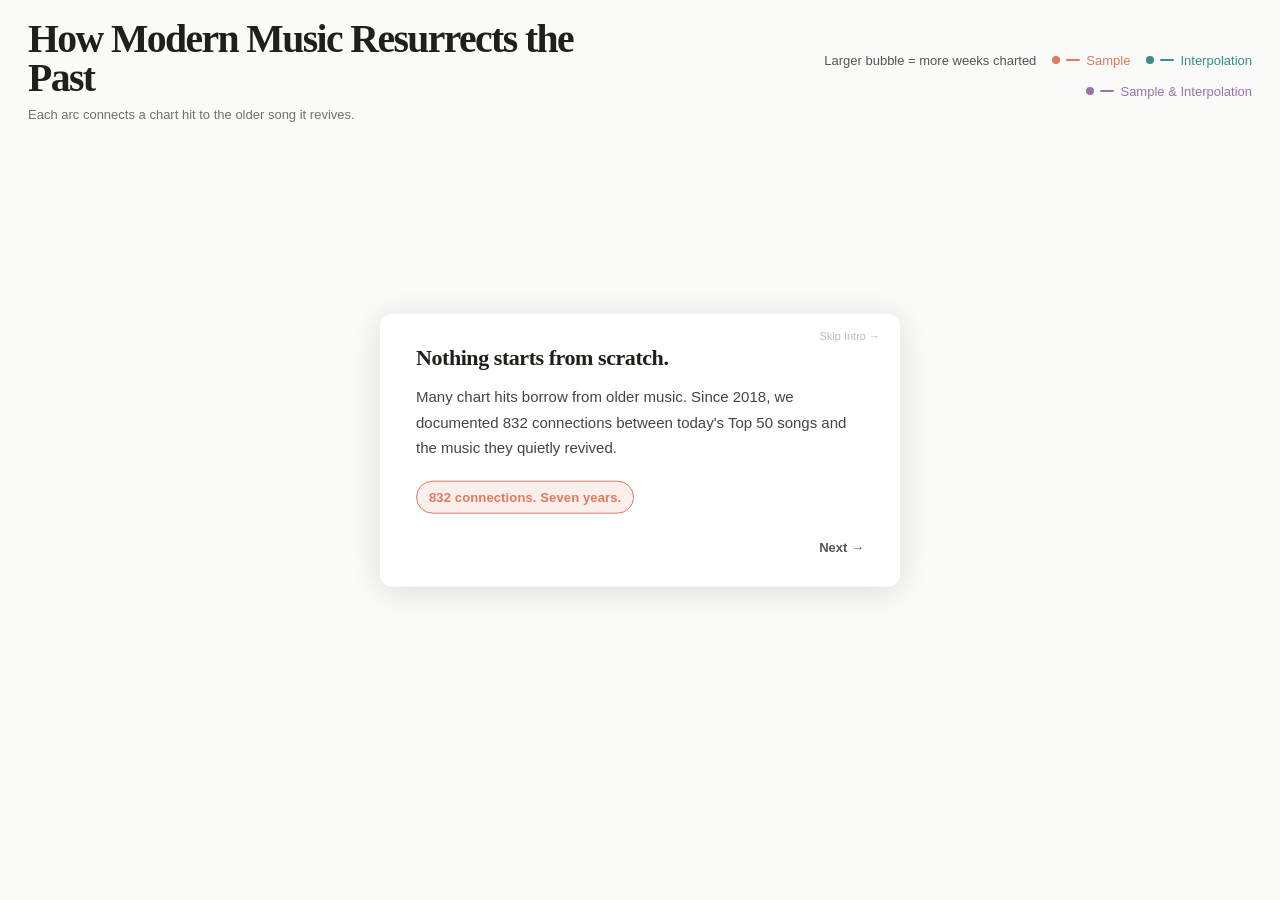
==== commit d0245f6e: "Set scrolly as entry point" ====
--- a/viz/index.html
+++ b/viz/index.html
@@ -4,20 +4,14 @@
     <meta charset="UTF-8" />
     <meta name="viewport" content="width=device-width, initial-scale=1.0" />
     <title>How Modern Music Resurrects the Past</title>
-    <script src="https://d3js.org/d3.v7.min.js"></script>
     <style>
       :root {
         color-scheme: light;
         --bg: #fafaf8;
         --text: #1f1f1b;
-        --muted: #666666;
-        --hairline: rgba(31, 31, 27, 0.1);
-        --warm: #e07a5f;
-        --cool: #4a7fa5;
-        --cool-soft: #a0b8c8;
-        --sample: #e07a5f;
-        --interpolate: #3d8b8b;
-        --cover: #9b72aa;
+        --muted: #444444;
+        --accent: #e07a5f;
+        --card-shadow: 0 4px 32px rgba(0, 0, 0, 0.12);
       }
 
       * {
@@ -31,2244 +25,587 @@
         height: 100%;
         background: var(--bg);
         color: var(--text);
+        overflow: hidden;
       }
 
       body {
-        overflow-x: hidden;
+        font-family: "Avenir Next", "Segoe UI", sans-serif;
+      }
+
+      .page {
+        position: relative;
+        width: 100%;
+        height: 100vh;
+      }
+
+      .viz-shell {
+        position: fixed;
+        inset: 0;
+        z-index: 0;
+        overflow: hidden;
+        background: var(--bg);
+      }
+
+      .viz-frame {
+        width: 100%;
+        height: 100%;
+        border: 0;
+        display: block;
+        opacity: 1;
+      }
+
+      .card-shell {
+        position: fixed;
+        inset: 0;
+        z-index: 10;
+        pointer-events: none;
+      }
+
+      .card {
+        position: fixed;
+        position: relative;
+        z-index: 1000;
+        width: min(520px, calc(100vw - 48px));
+        max-height: calc(100vh - 160px);
+        padding: 32px 36px;
+        border-radius: 12px;
+        background: #ffffff;
+        box-shadow: var(--card-shadow);
+        opacity: 1;
+        transition: opacity 0.15s ease;
+        overflow: hidden;
         overflow-y: auto;
-        font-family: "Avenir Next", "Segoe UI", sans-serif;
-        padding-top: 16px;
-      }
-
-      .page {
-        display: grid;
-        grid-template-rows: auto 1fr;
-        width: 100vw;
-        min-height: 100vh;
-      }
-
-      .header {
-        display: flex;
-        flex-direction: column;
-        justify-content: center;
-        gap: 4px;
-        padding: 4px 28px;
-      }
-
-      .header-top {
-        display: flex;
-        align-items: center;
-        justify-content: space-between;
-        gap: 24px;
-      }
-
-      .title-block {
-        display: flex;
-        flex-direction: column;
-        gap: 2px;
-        min-width: 0;
-      }
-
-      h1 {
-        margin: 0 0 6px;
+        pointer-events: auto;
+      }
+
+      .skip-link {
+        position: absolute;
+        top: 16px;
+        right: 20px;
+        padding: 0;
+        border: 0;
+        background: transparent;
+        font: inherit;
+        font-size: 11px;
+        color: #bbb;
+        cursor: pointer;
+        transition: color 180ms ease;
+      }
+
+      .skip-link:hover {
+        color: #777;
+      }
+
+      .step-counter {
+        position: absolute;
+        top: 16px;
+        left: 20px;
+        font-size: 11px;
+        color: #bbb;
+      }
+
+      .step-counter.is-hidden {
+        display: none;
+      }
+
+      .page.is-exploring .card-shell {
+        display: none;
+      }
+
+      .card h2 {
+        margin: 0 0 14px;
         font-family: "Iowan Old Style", "Palatino Linotype", Georgia, serif;
-        font-size: clamp(26px, 3.1vw, 40px);
-        line-height: 0.98;
+        font-size: 22px;
+        line-height: 1.1;
         font-weight: 700;
-        letter-spacing: -0.04em;
-      }
-
-      .subtitle {
-        margin: 0 0 8px;
-        color: #707070;
-        font-size: 13px;
-        line-height: 1.35;
-      }
-
-      .header-legend {
-        display: flex;
-        align-items: center;
-        justify-content: flex-end;
-        flex-wrap: wrap;
-        gap: 16px;
-        color: #999999;
-        font-size: 13px;
-        white-space: nowrap;
-      }
-
-      .header-legend-item {
+        letter-spacing: -0.02em;
+      }
+
+      .card p {
+        margin: 0;
+        font-size: 15px;
+        line-height: 1.7;
+        color: var(--muted);
+      }
+
+      .stat {
         display: inline-flex;
         align-items: center;
-        gap: 6px;
-      }
-
-      .header-legend-dot {
-        width: 8px;
-        height: 8px;
+        margin-top: 20px;
+        padding: 8px 12px;
         border-radius: 999px;
-        flex: 0 0 auto;
-      }
-
-      .header-legend-stroke {
-        width: 14px;
-        height: 0;
-        border-top: 2px solid currentColor;
-        border-radius: 999px;
-        flex: 0 0 auto;
-      }
-
-      .controls {
+        background: rgba(224, 122, 95, 0.12);
+        color: var(--accent);
+        font-size: 13px;
+        font-weight: 600;
+        letter-spacing: 0.01em;
+      }
+
+      .card-nav {
         display: flex;
         align-items: center;
         justify-content: space-between;
         gap: 16px;
-        min-width: 0;
-      }
-
-      .filters {
-        display: flex;
-        gap: 8px;
-        margin-top: 6px;
-        min-width: 0;
-        overflow-x: auto;
-        padding-bottom: 2px;
-        scrollbar-width: none;
-      }
-
-      .filters::-webkit-scrollbar {
-        display: none;
-      }
-
-      .year-button {
-        flex: 0 0 auto;
-        border: 1px solid rgba(31, 31, 27, 0.15);
-        border-radius: 999px;
-        background: rgba(255, 255, 255, 0.82);
-        color: #666666;
-        padding: 5px 12px;
+        margin-top: 26px;
+      }
+
+      .nav-button {
+        padding: 0;
+        border: 0;
+        background: transparent;
         font: inherit;
-        font-size: 11px;
-        font-weight: 700;
-        letter-spacing: 0.08em;
-        text-transform: uppercase;
+        font-size: 13px;
+        font-weight: 600;
         cursor: pointer;
         transition:
-          background 180ms ease,
-          color 180ms ease,
-          border-color 180ms ease;
-      }
-
-      .year-button:hover {
-        background: rgba(224, 122, 95, 0.08);
-        border-color: rgba(224, 122, 95, 0.35);
-      }
-
-      .year-button.is-active {
-        background: #1f1f1b;
-        border-color: #1f1f1b;
-        color: #ffffff;
-      }
-
-      .counter {
-        flex: 0 0 auto;
-        color: #7a7a7a;
-        font-size: 11px;
-        letter-spacing: 0.02em;
-        white-space: nowrap;
-      }
-
-      .chart-shell {
-        position: relative;
-        width: 100vw;
-        height: auto;
-        min-height: calc(100vh - 100px);
-      }
-
-      #chart,
-      svg {
+          opacity 180ms ease,
+          color 180ms ease;
+      }
+
+      .nav-button:hover {
+        opacity: 0.75;
+      }
+
+      .nav-button.is-back {
+        color: #767676;
+      }
+
+      .nav-button.is-next {
+        color: #555;
+      }
+
+      .nav-button.is-explore {
+        color: var(--accent);
+        font-size: 15px;
+        font-weight: 700;
+      }
+
+      .nav-button.is-hidden {
+        visibility: hidden;
+        pointer-events: none;
+      }
+
+      .explore-button {
+        display: none;
         width: 100%;
-        height: 100%;
+        margin-top: 20px;
+        padding: 12px;
+        border: 0;
+        border-radius: 8px;
+        background: var(--accent);
+        color: #fff;
+        font: inherit;
+        font-size: 15px;
+        font-weight: 700;
+        cursor: pointer;
+        transition: opacity 180ms ease;
+      }
+
+      .explore-button:hover {
+        opacity: 0.9;
+      }
+
+      .explore-button.is-visible {
         display: block;
-        background: var(--bg);
-        overflow: visible;
-      }
-
-      .arc {
-        fill: none;
-        opacity: 0.06;
-        stroke-linecap: round;
-        pointer-events: stroke;
-      }
-
-      .revival-mark,
-      .original-mark {
-        cursor: pointer;
-      }
-
-      .revival-mark text {
-        font-size: 9px;
-        pointer-events: none;
-      }
-
-      .revival-mark .song-label {
-        fill: #333333;
-        font-weight: 600;
-      }
-
-      .revival-mark .artist-label {
-        fill: #999999;
-      }
-
-      .revival-mark .peak-label {
-        fill: #e07a5f;
-        font-size: 11px;
-        font-weight: 700;
-      }
-
-      .legend {
-        position: absolute;
-        left: 24px;
-        bottom: 18px;
-        display: flex;
-        flex-direction: column;
-        gap: 8px;
-        padding: 14px 16px;
-        border: 1px solid rgba(31, 31, 27, 0.08);
-        border-radius: 16px;
-        background: rgba(250, 250, 248, 0.9);
-        backdrop-filter: blur(8px);
-      }
-
-      .legend-row,
-      .legend-swatches {
-        display: flex;
-        align-items: center;
-        gap: 14px;
-        flex-wrap: wrap;
-      }
-
-      .legend-item {
-        display: flex;
-        align-items: center;
-        gap: 8px;
-        color: #4a4a4a;
-        font-size: 12px;
-      }
-
-      .legend-circle {
-        width: 10px;
-        height: 10px;
-        border-radius: 999px;
-        flex: 0 0 auto;
-      }
-
-      .legend-stroke {
-        width: 18px;
-        height: 0;
-        border-top: 3px solid currentColor;
-        border-radius: 999px;
-        flex: 0 0 auto;
-      }
-
-      .legend-note {
-        color: #747474;
-        font-size: 11px;
-      }
-
-      .inline-label {
-        pointer-events: none;
-        opacity: 0;
-      }
-
-      .inline-label text {
-        line-height: 1.7;
-      }
-
-      .inline-label rect {
-        fill: rgba(255, 255, 255, 0.96);
-        rx: 4px;
-        ry: 4px;
-        filter: drop-shadow(0 2px 6px rgba(0, 0, 0, 0.12));
-      }
-
-      .inline-label line.label-leader {
-        stroke: rgba(74, 74, 74, 0.18);
-        stroke-width: 1;
-      }
-
-      .inline-label .song {
-        font-size: 16.5px;
-        font-weight: 700;
-      }
-
-      .inline-label .artist {
-        font-size: 16px;
-        font-weight: 400;
-        fill: #555;
-      }
-
-      .inline-label .year {
-        font-size: 16px;
-        font-weight: 400;
-        fill: #555;
-      }
-
-      .inline-label .peak {
-        font-size: 18px;
-        font-weight: 700;
-      }
-
-      .inline-label.original .song,
-      .inline-label.original .artist {
-      }
-
-      .empty-state {
-        display: grid;
-        place-items: center;
-        height: 100%;
-        color: #9a9a9a;
-        font-size: 14px;
-      }
-
-      @media (max-width: 720px) {
-        .header {
-          padding: 4px 16px;
-        }
-
-        .header-top {
-          align-items: flex-start;
-          flex-direction: column;
-          gap: 12px;
-        }
-
-        .counter {
-          font-size: 10px;
-        }
-
-        .year-button {
-          padding: 5px 10px;
-        }
-
-        .legend {
-          left: 16px;
-          right: 16px;
-          bottom: 14px;
+      }
+
+      @media (max-width: 640px) {
+        .card {
+          width: min(520px, calc(100vw - 36px));
+          padding: 28px 24px;
         }
       }
     </style>
   </head>
   <body>
-    <div class="page">
-      <header class="header">
-        <div class="header-top">
-          <div class="title-block">
-            <h1>How Modern Music Resurrects the Past</h1>
-            <p class="subtitle">Each arc connects a chart hit to the older song it revives.</p>
+    <div class="page" id="page">
+      <div class="viz-shell">
+        <iframe
+          id="viz-frame"
+          class="viz-frame"
+          src="./viz.html"
+          title="How Modern Music Resurrects the Past"
+        ></iframe>
+      </div>
+      <div id="viz-cover" style="
+        position: fixed;
+        top: 0; left: 0;
+        width: 100vw; height: 100vh;
+        background: #fafaf8;
+        opacity: 0;
+        pointer-events: none;
+        transition: opacity 0.15s ease;
+        z-index: 5;
+      "></div>
+      <div id="click-blocker" style="
+        position: fixed;
+        top: 0; left: 0;
+        width: 100vw; height: 100vh;
+        z-index: 8;
+        background: transparent;
+        pointer-events: all;
+      " onwheel="return false"></div>
+
+      <main class="card-shell">
+        <article class="card" id="card">
+          <div class="step-counter is-hidden" id="step-counter"></div>
+          <button type="button" class="skip-link" id="skip-link">Skip Intro →</button>
+          <h2 id="card-title"></h2>
+          <p id="card-body"></p>
+          <div class="stat" id="card-stat"></div>
+          <button type="button" class="explore-button" id="explore-button">Explore the Data →</button>
+          <div class="card-nav">
+            <button type="button" class="nav-button is-back" id="back-button">← Back</button>
+            <button type="button" class="nav-button is-next" id="next-button">Next →</button>
           </div>
-          <div class="header-legend" aria-label="Legend">
-            <span class="header-legend-item" style="color: #555;">
-              Larger bubble = more weeks charted
-            </span>
-            <span class="header-legend-item" style="color: #e07a5f">
-              <span class="header-legend-dot" style="background: #e07a5f"></span>
-              <span class="header-legend-stroke"></span>
-              <span>Sample</span>
-            </span>
-            <span class="header-legend-item" style="color: #3d8b8b">
-              <span class="header-legend-dot" style="background: #3d8b8b"></span>
-              <span class="header-legend-stroke"></span>
-              <span>Interpolation</span>
-            </span>
-            <span class="header-legend-item" style="color: #9b72aa">
-              <span class="header-legend-dot" style="background: #9b72aa"></span>
-              <span class="header-legend-stroke"></span>
-              <span>Sample &amp; Interpolation</span>
-            </span>
-          </div>
-        </div>
-        <div class="controls">
-          <div id="filters" class="filters" aria-label="Year filters"></div>
-          <div id="counter" class="counter"></div>
-        </div>
-      </header>
-
-      <section class="chart-shell">
-        <div id="chart" aria-label="Music sample connections chart"></div>
-      </section>
+        </article>
+      </main>
     </div>
 
     <script>
-      const YEAR_OPTIONS = [2018, 2019, 2020, 2021, 2022, 2023, 2024, 2025];
-      const DEFAULT_YEAR = 2025;
-      const RELATIONSHIP_COLOR = {
-        samples: "#E07A5F",
-        interpolates: "#3D8B8B",
-        cover: "#9B72AA"
-      };
-
-      const chartNode = document.getElementById("chart");
-      const filtersNode = document.getElementById("filters");
-      const counterNode = document.getElementById("counter");
-
-      let allRows = [];
-      let activeYear = DEFAULT_YEAR;
-      let lockedId = null;
-      let svg;
-      let rootLayer;
-      let bandLayer;
-      let timelineLayer;
-      let arcLayer;
-      let originalLayer;
-      let revivalLayer;
-      let labelLayer;
-      let revivalLabel;
-      let originalLabelsLayer;
-      let arcSelection = d3.select(null);
-      let originalSelection = d3.select(null);
-      let revivalSelection = d3.select(null);
-      let resizeTimer;
-      let maxWeeksOnChart = 1;
-
-      function truncate(text, maxLength = 25) {
-        return text.length > maxLength ? `${text.slice(0, maxLength - 1).trimEnd()}…` : text;
-      }
-
-      function clamp(value, min, max) {
-        return Math.min(max, Math.max(min, value));
-      }
-
-      function weeksRadius(weeks) {
-        if (!Number.isFinite(weeks) || weeks <= 0) {
-          return 7.5;
-        }
-
-        return clamp(7.5 + (weeks / 112) * 42, 7.5, 49.5);
-      }
-
-      function originalRadius(row) {
-        return row.everCharted ? weeksRadius(row.originalWeeksOnChart) : 9;
-      }
-
-      function peakLabel(peak) {
-        return Number.isFinite(peak) && peak > 0 ? `#${Math.round(peak)}` : "Uncharted";
-      }
-
-      function originalBaseFillOpacity(d) {
-        return d.everCharted ? 0.7 : 0.7;
-      }
-
-      function originalActiveFillOpacity(d) {
-        return d.everCharted ? 0.92 : 0.9;
-      }
-
-      function originalDimFillOpacity() {
-        return 0.18;
-      }
-
-      function updateOriginalMarkFill(selection, transition, opacityAccessor) {
-        const solidFill = selection.select("circle.original-fill");
-        const topHalf = selection.select("path.original-top-half");
-        const bottomHalf = selection.select("path.original-bottom-half");
-        const outline = selection.select("circle.original-outline");
-
-        solidFill
-          .interrupt()
-          .transition(transition)
-          .attr("fill-opacity", (d) => (d.splitColors ? 0 : opacityAccessor(d)));
-
-        topHalf
-          .interrupt()
-          .transition(transition)
-          .attr("fill-opacity", (d) => (d.splitColors ? opacityAccessor(d) : 0));
-
-        bottomHalf
-          .interrupt()
-          .transition(transition)
-          .attr("fill-opacity", (d) => (d.splitColors ? opacityAccessor(d) : 0));
-
-        outline
-          .interrupt()
-          .transition(transition)
-          .attr("stroke-width", (d) => (opacityAccessor(d) > originalDimFillOpacity() ? 2 : 1));
-      }
-
-      function revivalBaseFillOpacity() {
-        return 0.85;
-      }
-
-      function revivalActiveFillOpacity() {
-        return 0.98;
-      }
-
-      function revivalDimFillOpacity() {
-        return 0.22;
-      }
-
-      function colorWithOpacity(color, opacity) {
-        const parsed = d3.color(color);
-        if (!parsed) {
-          return color;
-        }
-
-        parsed.opacity = opacity;
-        return `${parsed}`;
-      }
-
-      function chartDimensions() {
-        return {
-          chartWidth: Number(svg?.attr("width")) || chartNode.clientWidth || window.innerWidth,
-          chartHeight: Number(svg?.attr("height")) || chartNode.clientHeight || window.innerHeight,
-        };
-      }
-
-      function renderWrappedLabelText(textSelection, rows, maxWidth = 300, align = "start") {
-        textSelection.attr("text-anchor", align);
-        textSelection.selectAll("tspan").remove();
-        let isFirstRenderedLine = true;
-
-        rows.forEach((row) => {
-          const words = String(row.text || "").split(/\s+/).filter(Boolean);
-          if (!words.length) {
+      const steps = [
+        {
+          year: null,
+          song: null,
+          artist: null,
+          cardPosition: "center",
+          title: "Nothing starts from scratch.",
+          body: "Many chart hits borrow from older music. Since 2018, we documented 832 connections between today's Top 50 songs and the music they quietly revived.",
+          stat: "832 connections. Seven years.",
+          statColor: "#e07a5f",
+        },
+        {
+          year: 2025,
+          song: "Euphoria",
+          artist: "Kendrick Lamar",
+          originalSong: "Don't Tell A Lie About Me And I Won't Tell The Truth On You",
+          cardPosition: "top-left",
+          title: "Kendrick reached back 51 years.",
+          body: "Euphoria interpolates a 1974 James Brown record most people have never heard. A diss track anchored in funk older than Drake.",
+          stat: "1974 → 2025. 51 years.",
+          statColor: "#3d8b8b",
+        },
+        {
+          year: 2025,
+          song: "Euphoria",
+          artist: "Kendrick Lamar",
+          originalSong: "Worst Behavior",
+          cardPosition: "top-left",
+          title: "He also interpolated his enemy.",
+          body: "Euphoria interpolates Drake's own Worst Behavior. Kendrick didn't need Drake's permission since interpolations only require clearing the composition, not the master.",
+          stat: "Sampling requires permission. Interpolation doesn't.",
+          statColor: "#3d8b8b",
+        },
+        {
+          year: 2020,
+          song: "Hardest To Love",
+          artist: "The Weeknd",
+          originalSong: "Take on Me",
+          cardPosition: "bottom-left",
+          title: "Take on Me, Part I.",
+          body: "In 2020, The Weeknd interpolated a-ha's 1985 synth-pop anthem. The Norwegian new wave track was 35 years old and still had more to give.",
+          stat: "a-ha, 1985 → The Weeknd, 2020.",
+          statColor: "#3d8b8b",
+        },
+        {
+          year: 2021,
+          song: "Blinding Lights",
+          artist: "The Weeknd",
+          originalSong: "Take on Me",
+          cardPosition: "bottom-left",
+          title: "Take on Me, Part II.",
+          body: "A year later, Blinding Lights — already one of the longest-charting #1s in Billboard history — was also built on Take on Me. Same song. Bigger moment.",
+          stat: "90 weeks on chart. #1.",
+          statColor: "#3d8b8b",
+        },
+        {
+          year: 2023,
+          song: "As It Was",
+          artist: "Harry Styles",
+          originalSong: "Take on Me",
+          cardPosition: "bottom-left",
+          title: "Take on Me, Part III.",
+          body: "Then Harry Styles sampled it. Three different years and two #1 hits. All reaching back to the same 40-year-old Norwegian synth.",
+          stat: "One riff. Two #1s. Three top 25s.",
+          statColor: "#e07a5f",
+        },
+        {
+          year: 2021,
+          song: "Hold On",
+          artist: "Justin Bieber",
+          cardPosition: "bottom-left",
+          title: "Gotye came out of nowhere.",
+          body: "Somebody That I Used To Know was a 2011 indie crossover that nobody predicted would outlast everything around it. Justin Bieber sampled it on Hold On in 2021.",
+          stat: "Gotye, 2011 → Bieber, 2021 → Doechii, 2025.",
+          statColor: "#3d8b8b",
+        },
+        {
+          year: 2025,
+          song: "Anxiety",
+          artist: "Doechii",
+          originalSong: "Somebody That I Used To Know",
+          cardPosition: "bottom-left",
+          title: "And Doechii made it a duo.",
+          body: "Then Doechii came back for it in 2025. Doechii sampled Somebody That I Used To Know on Anxiety. Two artists across four years independently reaching for the same unexpected source. Yet neither were able to match Gotye's #1 hit.",
+          stat: "Gotye, 2011 → Bieber, 2021 → Doechii, 2025.",
+          statColor: "#e07a5f",
+        },
+        {
+          year: 2020,
+          song: "HIGHEST IN THE ROOM",
+          artist: "Travis Scott",
+          cardPosition: "bottom-left",
+          title: "Pink Floyd never charted with this.",
+          body: "Welcome to the Machine never appeared on the Billboard Hot 100. Travis Scott interpolated it on HIGHEST IN THE ROOM and took it straight to #1.",
+          stat: "Never charted → #1.",
+          statColor: "#3d8b8b",
+        },
+        {
+          year: null,
+          song: null,
+          artist: null,
+          cardPosition: "center",
+          title: "Now explore yourself!",
+          body: "Every connection in this chart is real. Filter by year, hover any node, follow any arc. The past is always closer than it looks.",
+          stat: null,
+          statColor: "#e07a5f",
+        },
+      ];
+
+      const pageNode = document.getElementById("page");
+      const cardShellNode = document.querySelector(".card-shell");
+      const frameNode = document.getElementById("viz-frame");
+      const vizCoverNode = document.getElementById("viz-cover");
+      const clickBlockerNode = document.getElementById("click-blocker");
+      const cardNode = document.getElementById("card");
+      const titleNode = document.getElementById("card-title");
+      const bodyNode = document.getElementById("card-body");
+      const statNode = document.getElementById("card-stat");
+      const stepCounterNode = document.getElementById("step-counter");
+      const backButton = document.getElementById("back-button");
+      const nextButton = document.getElementById("next-button");
+      const exploreButton = document.getElementById("explore-button");
+      const skipLink = document.getElementById("skip-link");
+      let vizAPI = null;
+      let activeStepIndex = 0;
+      let isTransitioning = false;
+      let isExploring = false;
+      const cardPositions = [
+        { top: "50%", left: "50%", right: "auto", bottom: "auto", transform: "translate(-50%, -50%)" },
+        { top: "200px", left: "50%", right: "auto", bottom: "auto", transform: "translateX(-50%)" },
+        { top: "350px", left: "50%", right: "auto", bottom: "auto", transform: "translateX(-50%)" },
+        { top: "450px", left: "50%", right: "auto", bottom: "auto", transform: "translateX(-50%)" },
+        { top: "380px", left: "50%", right: "auto", bottom: "auto", transform: "translateX(-50%)" },
+        { top: "300px", left: "35%", right: "auto", bottom: "auto", transform: "translateX(-50%)" },
+        { top: "380px", left: "50%", right: "auto", bottom: "auto", transform: "translateX(-50%)" },
+        { top: "50%", left: "50%", right: "auto", bottom: "auto", transform: "translate(-50%, -50%)" },
+        { top: "300px", left: "50%", right: "auto", bottom: "auto", transform: "translateX(-50%)" },
+        { top: "50%", left: "50%", right: "auto", bottom: "auto", transform: "translate(-50%, -50%)" },
+      ];
+
+      function getVizAPI() {
+        return frameNode.contentWindow?.vizAPI || null;
+      }
+
+      function wait(ms) {
+        return new Promise((resolve) => window.setTimeout(resolve, ms));
+      }
+
+      async function waitForVizAPI() {
+        while (!getVizAPI()) {
+          await wait(120);
+        }
+        vizAPI = getVizAPI();
+        return vizAPI;
+      }
+
+      function setFrameScrollyMode(active) {
+        if (frameNode.contentWindow) {
+          frameNode.contentWindow.SCROLLY_MODE = Boolean(active);
+        }
+      }
+
+      function renderCard(index) {
+        const step = steps[index];
+        const position = cardPositions[index] || cardPositions[0];
+        const resolvedTop =
+          position.top && position.top.endsWith("px")
+            ? `${Math.max(80, Number.parseFloat(position.top) || 0)}px`
+            : position.top;
+        cardNode.style.top = resolvedTop;
+        cardNode.style.left = position.left;
+        cardNode.style.right = position.right;
+        cardNode.style.bottom = position.bottom;
+        cardNode.style.transform = position.transform;
+        titleNode.textContent = step.title;
+        bodyNode.textContent = step.body;
+
+        if (index === 0) {
+          stepCounterNode.textContent = "";
+          stepCounterNode.classList.add("is-hidden");
+        } else {
+          stepCounterNode.textContent = `${index} / ${steps.length - 1}`;
+          stepCounterNode.classList.remove("is-hidden");
+        }
+
+        skipLink.style.display = index === steps.length - 1 ? "none" : "";
+
+        if (step.stat) {
+          statNode.textContent = step.stat;
+          statNode.style.color = step.statColor || "#e07a5f";
+          statNode.style.backgroundColor = `${step.statColor || "#e07a5f"}1f`;
+          statNode.style.border = `1px solid ${step.statColor || "#e07a5f"}`;
+          statNode.style.display = "inline-flex";
+          statNode.hidden = false;
+        } else {
+          statNode.style.display = "none";
+          statNode.hidden = true;
+        }
+
+        backButton.classList.toggle("is-hidden", index === 0);
+        if (index === steps.length - 1) {
+          nextButton.classList.add("is-hidden");
+          exploreButton.classList.add("is-visible");
+          return;
+        }
+
+        exploreButton.classList.remove("is-visible");
+        nextButton.textContent = "Next →";
+        nextButton.classList.toggle("is-hidden", false);
+      }
+
+      async function callVizAPI(methodName, ...args) {
+        try {
+          const api = await waitForVizAPI();
+          const method = api?.[methodName];
+          if (typeof method === "function") {
+            method(...args);
+          }
+        } catch (error) {
+          console.error(`vizAPI.${methodName} failed`, error);
+        }
+      }
+
+      async function syncVizToStep(index) {
+        const step = steps[index];
+
+        if (index === 0) {
+          setFrameScrollyMode(true);
+          await callVizAPI("clearFocus");
+          return;
+        }
+
+        setFrameScrollyMode(true);
+
+        if (index === steps.length - 1) {
+          setFrameScrollyMode(false);
+          await callVizAPI("clearFocus");
+          await callVizAPI("setYear", 2025);
+          return;
+        }
+
+        await callVizAPI("setYear", step.year);
+        await wait(320);
+        if (step.originalSong) {
+          await callVizAPI("focusConnection", step.song, step.originalSong);
+          return;
+        }
+
+        await callVizAPI("focusSong", step.song, step.artist);
+      }
+
+      async function exitScrolly() {
+        if (isExploring) {
+          return;
+        }
+
+        isExploring = true;
+        await callVizAPI("clearFocus");
+        setFrameScrollyMode(false);
+        await callVizAPI("setScrollyMode", false);
+        await callVizAPI("setYear", 2025);
+        clickBlockerNode.style.display = "none";
+        cardNode.style.opacity = "0";
+        cardNode.style.pointerEvents = "none";
+        cardShellNode.style.opacity = "0";
+        cardShellNode.style.pointerEvents = "none";
+        cardShellNode.style.display = "none";
+        pageNode.classList.add("is-exploring");
+      }
+
+      async function goToStep(index) {
+        if (isExploring || isTransitioning || index < 0 || index >= steps.length || index === activeStepIndex) {
+          return;
+        }
+
+        isTransitioning = true;
+        try {
+          const previousYear = steps[activeStepIndex]?.year ?? null;
+          const nextYear = steps[index]?.year ?? null;
+          const useCover = previousYear !== nextYear;
+
+          if (useCover) {
+            cardNode.style.opacity = "0";
+            vizCoverNode.style.opacity = "1";
+            await wait(150);
+            await syncVizToStep(index);
+            activeStepIndex = index;
+            renderCard(activeStepIndex);
+            await wait(300);
+            cardNode.style.opacity = "1";
+            vizCoverNode.style.opacity = "0";
+            await wait(150);
             return;
           }
 
-          let currentLine = "";
-          let isFirstLineInRow = true;
-
-          const appendLine = (lineText) => {
-            textSelection
-              .append("tspan")
-              .attr("class", row.className)
-              .attr("x", 0)
-              .attr("dy", isFirstRenderedLine ? 0 : isFirstLineInRow ? row.rowGap : row.lineGap)
-              .text(lineText)
-              .style("fill", row.color || null);
-            isFirstRenderedLine = false;
-            isFirstLineInRow = false;
-          };
-
-          words.forEach((word) => {
-            const testLine = currentLine ? `${currentLine} ${word}` : word;
-            const probe = textSelection
-              .append("tspan")
-              .attr("class", row.className)
-              .attr("x", 0)
-              .attr("dy", 0)
-              .text(testLine);
-
-            const exceeds = probe.node().getComputedTextLength() > maxWidth;
-            probe.remove();
-
-            if (exceeds && currentLine) {
-              appendLine(currentLine);
-              currentLine = word;
-            } else {
-              currentLine = testLine;
-            }
-          });
-
-          if (currentLine) {
-            appendLine(currentLine);
-          }
-        });
-      }
-
-      function measureLabelBox(label, align) {
-        const text = label.select("text");
-        text.attr("text-anchor", align);
-        return text.node().getBBox();
-      }
-
-      function applyLabelBox(label, bbox, paddingX = 14, paddingY = 11) {
-        label
-          .select("rect")
-          .attr("x", bbox.x - paddingX)
-          .attr("y", bbox.y - paddingY)
-          .attr("width", bbox.width + paddingX * 2)
-          .attr("height", bbox.height + paddingY * 2);
-      }
-
-      function variantDirection(variant) {
-        switch (variant) {
-          case "left":
-            return { x: -1, y: 0 };
-          case "right":
-            return { x: 1, y: 0 };
-          case "above":
-            return { x: 0, y: -1 };
-          case "below":
-            return { x: 0, y: 1 };
-          case "above-left":
-            return { x: -0.75, y: -0.65 };
-          case "above-right":
-            return { x: 0.75, y: -0.65 };
-          case "below-left":
-            return { x: -0.75, y: 0.65 };
-          case "below-right":
-            return { x: 0.75, y: 0.65 };
-          default:
-            return { x: 1, y: 0 };
-        }
-      }
-
-      function buildLabelPlacement(nodeX, nodeY, nodeClearance, bbox, variant, chartWidth, chartHeight) {
-        const paddingX = 10;
-        const paddingY = 8;
-        const edgePad = 20;
-        const requiredGap = nodeClearance * 2 + 24;
-        const cardGap = requiredGap + 4;
-        const sidePad = cardGap;
-        const diagonalPadX = cardGap + 20;
-        const diagonalPadY = Math.max(cardGap + 8, bbox.height * 0.6 + nodeClearance * 0.6);
-        const isLeft = variant.includes("left");
-        const isRight = variant.includes("right");
-        const isAbove = variant.startsWith("above");
-        const isBelow = variant.startsWith("below");
-        const isVertical = variant === "above" || variant === "below";
-        let x = nodeX;
-        if (isLeft) {
-          x = nodeX - (variant === "left" ? sidePad : diagonalPadX);
-        } else if (isRight) {
-          x = nodeX + (variant === "right" ? sidePad : diagonalPadX);
-        }
-        let y = nodeY - (bbox.y + bbox.height / 2);
-
-        if (isAbove) {
-          y -= diagonalPadY;
-        } else if (isBelow) {
-          y += diagonalPadY;
-        }
-
-        if (isVertical) {
-          const centeredRectLeft = x + bbox.x - paddingX;
-          const centeredRectRight = x + bbox.x + bbox.width + paddingX;
-          if (centeredRectLeft < edgePad) {
-            x += edgePad - centeredRectLeft;
-          }
-          if (centeredRectRight > chartWidth - edgePad) {
-            x -= centeredRectRight - (chartWidth - edgePad);
-          }
-        }
-
-        const unclampedRect = {
-          x0: x + bbox.x - paddingX,
-          y0: y + bbox.y - paddingY,
-          x1: x + bbox.x + bbox.width + paddingX,
-          y1: y + bbox.y + bbox.height + paddingY,
-        };
-
-        let shiftX = 0;
-        let shiftY = 0;
-        if (unclampedRect.x0 < edgePad) {
-          shiftX += edgePad - unclampedRect.x0;
-        }
-        if (unclampedRect.x1 > chartWidth - edgePad) {
-          shiftX -= unclampedRect.x1 - (chartWidth - edgePad);
-        }
-        if (unclampedRect.y0 < edgePad) {
-          shiftY += edgePad - unclampedRect.y0;
-        }
-        if (unclampedRect.y1 > chartHeight - edgePad) {
-          shiftY -= unclampedRect.y1 - (chartHeight - edgePad);
-        }
-
-        let finalX = x + shiftX;
-        let finalY = y + shiftY;
-        let rect = {
-          x0: finalX + bbox.x - paddingX,
-          y0: finalY + bbox.y - paddingY,
-          x1: finalX + bbox.x + bbox.width + paddingX,
-          y1: finalY + bbox.y + bbox.height + paddingY,
-        };
-        const direction = variantDirection(variant);
-        const ownGapDistance = pointToRectDistance(nodeX, nodeY, rect);
-        if (ownGapDistance < requiredGap) {
-          const extra = requiredGap - ownGapDistance;
-          finalX += direction.x * extra;
-          finalY += direction.y * extra;
-          const pushedRect = {
-            x0: finalX + bbox.x - paddingX,
-            y0: finalY + bbox.y - paddingY,
-            x1: finalX + bbox.x + bbox.width + paddingX,
-            y1: finalY + bbox.y + bbox.height + paddingY,
-          };
-          if (pushedRect.x0 < edgePad) {
-            finalX += edgePad - pushedRect.x0;
-          }
-          if (pushedRect.x1 > chartWidth - edgePad) {
-            finalX -= pushedRect.x1 - (chartWidth - edgePad);
-          }
-          if (pushedRect.y0 < edgePad) {
-            finalY += edgePad - pushedRect.y0;
-          }
-          if (pushedRect.y1 > chartHeight - edgePad) {
-            finalY -= pushedRect.y1 - (chartHeight - edgePad);
-          }
-          rect = {
-            x0: finalX + bbox.x - paddingX,
-            y0: finalY + bbox.y - paddingY,
-            x1: finalX + bbox.x + bbox.width + paddingX,
-            y1: finalY + bbox.y + bbox.height + paddingY,
-          };
-        }
-
-        return {
-          variant,
-          side: isLeft ? "left" : "right",
-          x: finalX,
-          y: finalY,
-          bbox,
-          rect,
-          anchorAlign: isLeft ? "end" : "start",
-          displacement: Math.hypot(finalX - x, finalY - y),
-          ownGapDistance: pointToRectDistance(nodeX, nodeY, rect),
-          requiredGap,
-        };
-      }
-
-      function placementOverlapArea(a, b) {
-        const overlapX = Math.max(0, Math.min(a.x1, b.x1) - Math.max(a.x0, b.x0));
-        const overlapY = Math.max(0, Math.min(a.y1, b.y1) - Math.max(a.y0, b.y0));
-        return overlapX * overlapY;
-      }
-
-      function pointToRectDistance(x, y, rect) {
-        const dx = Math.max(rect.x0 - x, 0, x - rect.x1);
-        const dy = Math.max(rect.y0 - y, 0, y - rect.y1);
-        return Math.hypot(dx, dy);
-      }
-
-      function scoreLabelPlacement(candidate, node, placedRects, nearbyNodes, variantOrder) {
-        let score = 0;
-        const variantIndex = variantOrder.indexOf(candidate.variant) === -1 ? variantOrder.length : variantOrder.indexOf(candidate.variant);
-        const extraGap = Math.max(0, candidate.ownGapDistance - candidate.requiredGap);
-        score += variantIndex * 8;
-        score += extraGap * 26;
-        score += candidate.displacement * 6;
-        score += Math.abs(candidate.y - node.y) * 0.12;
-        if (candidate.ownGapDistance < candidate.requiredGap) {
-          score += (candidate.requiredGap - candidate.ownGapDistance) * 600;
-        }
-
-        placedRects.forEach((rect) => {
-          score += placementOverlapArea(candidate.rect, rect.rect) * 4;
-        });
-
-        nearbyNodes.forEach((otherNode) => {
-          if (otherNode.key === node.key) {
-            return;
-          }
-          const distance = pointToRectDistance(otherNode.x, otherNode.y, candidate.rect);
-          if (distance < otherNode.clearance) {
-            score += (otherNode.clearance - distance) * 140;
-          }
-        });
-
-        return score;
-      }
-
-      function candidateOrderForOriginal(node, extent) {
-        const xRatio = extent.xSpan > 0 ? (node.x - extent.minX) / extent.xSpan : 0.5;
-        const yRatio = extent.ySpan > 0 ? (node.y - extent.minY) / extent.ySpan : 0.5;
-
-        if (xRatio < 0.33) {
-          return yRatio < 0.35
-            ? ["left", "below-left", "below", "below-right", "above-left", "right", "above-right", "above"]
-            : ["left", "above-left", "above", "below-left", "right", "above-right", "below-right", "below"];
-        }
-
-        if (xRatio > 0.66) {
-          return yRatio > 0.65
-            ? ["right", "above-right", "above", "above-left", "below-right", "left", "below-left", "below"]
-            : ["right", "below-right", "below", "above-right", "left", "below-left", "above-left", "above"];
-        }
-
-        if (yRatio < 0.4) {
-          return ["below", "below-right", "below-left", "right", "left", "above-right", "above-left", "above"];
-        }
-
-        if (yRatio > 0.6) {
-          return ["above", "above-right", "above-left", "right", "left", "below-right", "below-left", "below"];
-        }
-
-        return ["above-right", "above-left", "below-right", "below-left", "right", "left", "above", "below"];
-      }
-
-      function chooseAdaptivePlacement(label, node, variantOrder, placedRects, nearbyNodes) {
-        const text = label.select("text");
-        const { chartWidth, chartHeight } = chartDimensions();
-        const variants = [...new Set(variantOrder)];
-        const candidates = variants.map((variant) => {
-          const align = variant.includes("left") ? "end" : variant.includes("right") ? "start" : "middle";
-          const bbox = measureLabelBox(label, align);
-          applyLabelBox(label, bbox);
-          const candidate = buildLabelPlacement(node.x, node.y, node.clearance || 10, bbox, variant, chartWidth, chartHeight);
-          candidate.score = scoreLabelPlacement(candidate, node, placedRects, nearbyNodes, variants);
-          return candidate;
-        });
-
-        const validCandidates = candidates.filter((candidate) => candidate.ownGapDistance >= candidate.requiredGap - 1);
-        const best = (validCandidates.length ? validCandidates : candidates).sort((a, b) => {
-          if (validCandidates.length) {
-            return (
-              d3.ascending(Math.max(0, a.ownGapDistance - a.requiredGap), Math.max(0, b.ownGapDistance - b.requiredGap)) ||
-              d3.ascending(a.score, b.score)
-            );
-          }
-          return d3.ascending(a.score, b.score);
-        })[0];
-        text.attr("text-anchor", best.anchorAlign);
-        applyLabelBox(label, best.bbox);
-        label.attr("transform", `translate(${best.x},${best.y})`);
-        return best;
-      }
-
-      function placementOrderForOriginals(originalItems, extent) {
-        return originalItems
-          .slice()
-          .sort((a, b) => {
-            const aXR = extent.xSpan > 0 ? (a.originalX - extent.minX) / extent.xSpan : 0.5;
-            const bXR = extent.xSpan > 0 ? (b.originalX - extent.minX) / extent.xSpan : 0.5;
-            const aExtremity = Math.abs(aXR - 0.5);
-            const bExtremity = Math.abs(bXR - 0.5);
-            return (
-              d3.descending(aExtremity, bExtremity) ||
-              d3.ascending(a.originalY, b.originalY) ||
-              d3.ascending(a.originalX, b.originalX)
-            );
-          });
-      }
-
-      function setInlineLabel(label, lines, nodeX, nodeY, preferredSide, className) {
-        label.attr("class", `inline-label ${className}`);
-
-        const text = label.select("text");
-        renderWrappedLabelText(text, [
-          { className: "song", text: lines[0], rowGap: 13, lineGap: 12 },
-          { className: "artist", text: lines[1], rowGap: 13, lineGap: 12 },
-          { className: "year", text: lines[2], rowGap: 13, lineGap: 12 },
-          { className: "peak", text: lines[3], rowGap: 14, lineGap: 13 },
-        ], 300, "start");
-
-        label.style("opacity", 1);
-        const fallbackOrder =
-          preferredSide === "left"
-            ? ["left", "above-left", "below-left", "above", "below", "right", "above-right", "below-right"]
-            : ["right", "above-right", "below-right", "above", "below", "left", "above-left", "below-left"];
-        const placement = chooseAdaptivePlacement(
-          label,
-          { x: nodeX, y: nodeY, key: `${nodeX}-${nodeY}`, clearance: 10 },
-          fallbackOrder,
-          [],
-          []
-        );
-        label.select("text").attr("text-anchor", placement.anchorAlign);
-        const finalBbox = measureLabelBox(label, placement.anchorAlign);
-        applyLabelBox(label, finalBbox);
-        return placement;
-      }
-
-      function dedupeOriginalItems(originalItems) {
-        return Array.from(
-          d3.group(originalItems, (d) => d.originalKey),
-          ([, items]) =>
-            items
-              .slice()
-              .sort(
-                (a, b) =>
-                  d3.ascending(a.originalY, b.originalY) ||
-                  d3.ascending(a.originalX, b.originalX) ||
-                  d3.ascending(a.id, b.id)
-              )[0]
-        );
-      }
-
-      function showInlineLabels(links, originalItems = Array.isArray(links) ? links : [links]) {
-        const linkList = (Array.isArray(links) ? links : [links]).filter(Boolean);
-        const uniqueRevivalItems = Array.from(
-          d3.group(linkList, (d) => d.revivalKey),
-          ([, items]) => items[0]
-        );
-        const primaryLink = uniqueRevivalItems[0];
-        const uniqueOriginalItems = dedupeOriginalItems(originalItems);
-        const nearbyNodes = uniqueOriginalItems.map((item) => ({
-          key: item.originalKey,
-          x: item.originalX,
-          y: item.originalY,
-          clearance: item.originalR + 14,
-        }));
-        const sourceExtent = {
-          minX: d3.min(uniqueOriginalItems, (d) => d.originalX) ?? primaryLink.originalX,
-          maxX: d3.max(uniqueOriginalItems, (d) => d.originalX) ?? primaryLink.originalX,
-          minY: d3.min(uniqueOriginalItems, (d) => d.originalY) ?? primaryLink.originalY,
-          maxY: d3.max(uniqueOriginalItems, (d) => d.originalY) ?? primaryLink.originalY,
-        };
-        sourceExtent.xSpan = Math.max(1, sourceExtent.maxX - sourceExtent.minX);
-        sourceExtent.ySpan = Math.max(1, sourceExtent.maxY - sourceExtent.minY);
-
-        const revivalLabels = labelLayer
-          .selectAll("g.revival-inline-label")
-          .data(uniqueRevivalItems, (d) => d.revivalKey)
-          .join(
-            (enter) => {
-              const group = enter.append("g").attr("class", "revival-inline-label");
-              group.append("line").attr("class", "label-leader");
-              group.append("rect").attr("rx", 4).attr("ry", 4);
-              group.append("text");
-              return group;
-            },
-            (update) => update,
-            (exit) => exit.remove()
-          );
-
-        const placedRects = [];
-        revivalLabels.each(function (revivalLink) {
-          const group = d3.select(this);
-          group.attr("class", "inline-label revival revival-inline-label").style("opacity", 1);
-          renderWrappedLabelText(group.select("text"), [
-            { className: "song", text: revivalLink.revivalSong, rowGap: 18, lineGap: 17, color: revivalLink.revivalColor },
-            { className: "artist", text: revivalLink.revivalArtist, rowGap: 18, lineGap: 17 },
-            { className: "year", text: String(revivalLink.revivalChartYear), rowGap: 18, lineGap: 17 },
-            { className: "peak", text: peakLabel(revivalLink.revivalPeak), rowGap: 19, lineGap: 18, color: revivalLink.revivalColor },
-          ], 300, "start");
-
-          const placement = chooseAdaptivePlacement(
-            group,
-            { x: revivalLink.revivalX, y: revivalLink.revivalY, key: revivalLink.revivalKey, clearance: revivalLink.revivalR },
-            ["left", "above-left", "below-left", "above", "below", "above-right", "below-right", "right"],
-            placedRects,
-            nearbyNodes
-          );
-          group.select("text").attr("text-anchor", placement.anchorAlign);
-          const finalBbox = measureLabelBox(group, placement.anchorAlign);
-          applyLabelBox(group, finalBbox);
-
-          const localNodeX = revivalLink.revivalX - placement.x;
-          const localNodeY = revivalLink.revivalY - placement.y;
-          const rect = {
-            x0: finalBbox.x - 10,
-            y0: finalBbox.y - 8,
-            x1: finalBbox.x + finalBbox.width + 10,
-            y1: finalBbox.y + finalBbox.height + 8,
-          };
-          const anchorX = clamp(localNodeX, rect.x0, rect.x1);
-          const anchorY = clamp(localNodeY, rect.y0, rect.y1);
-          const leaderDistance = Math.hypot(localNodeX - anchorX, localNodeY - anchorY);
-
-          group
-            .select("line.label-leader")
-            .attr("x1", localNodeX)
-            .attr("y1", localNodeY)
-            .attr("x2", anchorX)
-            .attr("y2", anchorY)
-            .style("opacity", leaderDistance > 18 ? 1 : 0);
-
-          placedRects.push({ rect: placement.rect });
-        });
-
-        const originalLabels = originalLabelsLayer
-          .selectAll("g.original-inline-label")
-          .data(uniqueOriginalItems, (d) => d.originalKey)
-          .join(
-            (enter) => {
-              const group = enter.append("g");
-              group.append("line").attr("class", "label-leader");
-              group.append("rect").attr("rx", 4).attr("ry", 4);
-              group.append("text");
-              return group;
-            },
-            (update) => update,
-            (exit) => exit.remove()
-          );
-
-        const labelGroupByKey = new Map();
-        originalLabels.each(function (item) {
-          labelGroupByKey.set(item.originalKey, d3.select(this));
-        });
-
-        placementOrderForOriginals(uniqueOriginalItems, sourceExtent).forEach((item) => {
-          const group = labelGroupByKey.get(item.originalKey);
-          group.attr("class", "inline-label original original-inline-label").style("opacity", 1);
-          const lines = [item.originalSong, item.originalArtist, String(item.originalReleaseYear), peakLabel(item.originalPeakDisplay)];
-          const preferredVariants = candidateOrderForOriginal({ x: item.originalX, y: item.originalY }, sourceExtent);
-          renderWrappedLabelText(group.select("text"), [
-            { className: "song", text: lines[0], rowGap: 18, lineGap: 17, color: item.originalColor },
-            { className: "artist", text: lines[1], rowGap: 18, lineGap: 17 },
-            { className: "year", text: lines[2], rowGap: 18, lineGap: 17 },
-            { className: "peak", text: lines[3], rowGap: 19, lineGap: 18, color: item.originalColor },
-          ], 300, "start");
-
-          const placement = chooseAdaptivePlacement(
-            group,
-            { x: item.originalX, y: item.originalY, key: item.originalKey, clearance: item.originalR },
-            preferredVariants,
-            placedRects,
-            [
-              ...nearbyNodes,
-              ...uniqueRevivalItems.map((revivalLink) => ({
-                key: revivalLink.revivalKey,
-                x: revivalLink.revivalX,
-                y: revivalLink.revivalY,
-                clearance: revivalLink.revivalR + 18,
-              })),
-            ]
-          );
-          group.select("text").attr("text-anchor", placement.anchorAlign);
-          const finalBbox = measureLabelBox(group, placement.anchorAlign);
-          applyLabelBox(group, finalBbox);
-
-          const localNodeX = item.originalX - placement.x;
-          const localNodeY = item.originalY - placement.y;
-          const rect = {
-            x0: finalBbox.x - 10,
-            y0: finalBbox.y - 8,
-            x1: finalBbox.x + finalBbox.width + 10,
-            y1: finalBbox.y + finalBbox.height + 8,
-          };
-          const anchorX = clamp(localNodeX, rect.x0, rect.x1);
-          const anchorY = clamp(localNodeY, rect.y0, rect.y1);
-          const leaderDistance = Math.hypot(localNodeX - anchorX, localNodeY - anchorY);
-
-          group
-            .select("line.label-leader")
-            .attr("x1", localNodeX)
-            .attr("y1", localNodeY)
-            .attr("x2", anchorX)
-            .attr("y2", anchorY)
-            .style("opacity", leaderDistance > 18 ? 1 : 0);
-
-          placedRects.push({ rect: placement.rect });
-        });
-      }
-
-      function hideInlineLabels() {
-        labelLayer.selectAll("g.revival-inline-label").remove();
-        revivalLabel.style("opacity", 0);
-        originalLabelsLayer.selectAll("*").remove();
-      }
-
-      function buildButtons() {
-        filtersNode.innerHTML = "";
-
-        YEAR_OPTIONS.forEach((year) => {
-          const button = document.createElement("button");
-          button.type = "button";
-          button.className = "year-button";
-          button.dataset.year = String(year);
-          button.textContent = String(year);
-          button.addEventListener("click", () => {
-            if (activeYear === year) {
-              return;
-            }
-
-            activeYear = year;
-            lockedId = null;
-            hideInlineLabels();
-            render(true);
-          });
-          filtersNode.appendChild(button);
-        });
-      }
-
-      function updateButtons() {
-        filtersNode.querySelectorAll(".year-button").forEach((button) => {
-          button.classList.toggle("is-active", button.dataset.year === String(activeYear));
-        });
-      }
-
-      function filteredRows() {
-        const rows = activeYear === "ALL"
-          ? allRows.slice()
-          : allRows.filter((row) => row.revivalChartYear === activeYear);
-        return rows.filter((row) => row.revivalPeak <= 50);
-      }
-
-      function buildRevivalColorMap(rows) {
-        const uniqueRevivals = new Map();
-
-        rows.forEach((row) => {
-          const key = `${row.revivalSong}__${row.revivalArtist}`.toLowerCase();
-          if (!uniqueRevivals.has(key)) {
-            uniqueRevivals.set(key, row);
-          }
-        });
-
-        const colorMap = new Map();
-        const grouped = d3.group([...uniqueRevivals.entries()], ([, row]) => row.relationshipType);
-
-        grouped.forEach((entries, relationshipType) => {
-          const sortedEntries = entries.slice().sort(([, a], [, b]) => {
-            return (
-              d3.ascending(a.revivalPeak, b.revivalPeak) ||
-              d3.descending(a.revivalWeeksOnChart, b.revivalWeeksOnChart) ||
-              d3.descending(a.revivalSpotifyPopularity, b.revivalSpotifyPopularity) ||
-              d3.ascending(a.revivalSong, b.revivalSong) ||
-              d3.ascending(a.revivalArtist, b.revivalArtist)
-            );
-          });
-
-          if (relationshipType === "cover") {
-            sortedEntries.forEach(([key]) => colorMap.set(key, "#9B72AA"));
-            return;
-          }
-
-          sortedEntries.forEach(([key]) => {
-            colorMap.set(key, RELATIONSHIP_COLOR[relationshipType]);
-          });
-        });
-
-        const revivalTypeCount = new Map();
-        rows.forEach((row) => {
-          const key = `${row.revivalSong}__${row.revivalArtist}`.toLowerCase();
-          if (!revivalTypeCount.has(key)) revivalTypeCount.set(key, new Set());
-          revivalTypeCount.get(key).add(row.relationshipType);
-        });
-        revivalTypeCount.forEach((types, key) => {
-          if (types.size > 1) {
-            colorMap.set(key, "#B07A9E");
-          }
-        });
-
-        return colorMap;
-      }
-
-      function getZoneGeometry(height) {
-        const topMargin = 36;
-        const bottomMargin = height - 40;
-        const zoneOrder = ["number1", "top10", "top40", "charted", "never-charted"];
-        const totalHeight = bottomMargin - topMargin;
-        const zoneHeights = new Map([
-          ["number1", totalHeight * 0.10],
-          ["top10", totalHeight * 0.13],
-          ["top40", totalHeight * 0.35],
-          ["charted", totalHeight * 0.20],
-          ["never-charted", totalHeight * 0.10],
-        ]);
-        const allocatedHeight = d3.sum([...zoneHeights.values()]);
-        const zonePadding = Math.max(0, (totalHeight - allocatedHeight) / (zoneOrder.length + 1));
-        let runningY = topMargin + zonePadding;
-        const zoneBounds = new Map();
-
-        zoneOrder.forEach((zoneKey) => {
-          const zoneHeight = zoneHeights.get(zoneKey) || 0;
-          zoneBounds.set(zoneKey, {
-            y0: runningY,
-            y1: runningY + zoneHeight,
-          });
-          runningY += zoneHeight + zonePadding;
-        });
-
-        const getPeakBucket = (peak, everCharted = true) => {
-          if (!everCharted || !Number.isFinite(peak)) {
-            return "never-charted";
-          }
-          if (peak === 1) {
-            return "number1";
-          }
-          if (peak >= 2 && peak <= 10) {
-            return "top10";
-          }
-          if (peak >= 11 && peak <= 40) {
-            return "top40";
-          }
-          return "charted";
-        };
-
-        return {
-          topMargin,
-          bottomMargin,
-          zoneOrder,
-          zoneBounds,
-          getPeakBucket,
-        };
-      }
-
-      function projectYearsBetween(yearsBetween) {
-        const normalized = clamp(yearsBetween / 65, 0, 1);
-        if (normalized <= 0.65) {
-          return (normalized / 0.65) * 0.78;
-        }
-        return 0.78 + ((normalized - 0.65) / 0.35) * 0.22;
-      }
-
-      function buildArcPath(originalX, originalY, originalR, revivalX, revivalY, revivalR) {
-        const startX = originalX + originalR;
-        const endX = revivalX - revivalR;
-        const cp1x = originalX + (revivalX - originalX) * 0.3;
-        const cp2x = originalX + (revivalX - originalX) * 0.7;
-        return `M${startX},${originalY} C${cp1x},${originalY} ${cp2x},${revivalY} ${endX},${revivalY}`;
-      }
-
-      function computeLayout(rows, width, height) {
-        const revivalXBase = width - 480;
-        const leftMargin = 80;
-        const { topMargin, bottomMargin, zoneOrder, zoneBounds, getPeakBucket } = getZoneGeometry(height);
-        const uniqueRevivals = new Map();
-        rows.forEach((row) => {
-          const key = `${row.revivalSong}__${row.revivalArtist}`.toLowerCase();
-          if (!uniqueRevivals.has(key)) {
-            uniqueRevivals.set(key, row);
-          }
-        });
-
-        const makeZonePositionMap = (items, keyFn, bucketFn, sortFn, radiusFn, includeXOffset = false, peakFn = null) => {
-          const uniqueItems = new Map();
-
-          items.forEach((item) => {
-            const key = keyFn(item);
-            const existing = uniqueItems.get(key);
-            if (!existing) {
-              uniqueItems.set(key, item);
-              return;
-            }
-
-            const existingPeak = peakFn ? peakFn(existing) : null;
-            const nextPeak = peakFn ? peakFn(item) : null;
-            if (Number.isFinite(nextPeak) && (!Number.isFinite(existingPeak) || nextPeak < existingPeak)) {
-              uniqueItems.set(key, item);
-            }
-          });
-
-          const sortedItems = [...uniqueItems.values()].sort(sortFn);
-          const bucketGroups = d3.group(sortedItems, (item) => bucketFn(item));
-          const positionedItems = [];
-
-          zoneOrder.forEach((zoneKey) => {
-            const zoneItems = (bucketGroups.get(zoneKey) || []).slice().sort(sortFn);
-            if (!zoneItems.length) {
-              return;
-            }
-
-            const zone = zoneBounds.get(zoneKey);
-            const peakGroups = d3.group(zoneItems, (item) => {
-              const peakValue = peakFn ? peakFn(item) : null;
-              return Number.isFinite(peakValue) ? peakValue : zoneKey;
-            });
-            const sortedPeakValues = [...peakGroups.keys()].sort((a, b) => {
-              if (typeof a === "number" && typeof b === "number") {
-                return d3.ascending(a, b);
-              }
-              return d3.ascending(String(a), String(b));
-            });
-
-            sortedPeakValues.forEach((peakValue, peakIndex) => {
-              const peakItems = peakGroups.get(peakValue) || [];
-              const laneCenter =
-                zone.y0 + ((peakIndex + 0.5) / Math.max(sortedPeakValues.length, 1)) * (zone.y1 - zone.y0);
-
-              if (zoneKey === "number1") {
-                peakItems.sort((a, b) => radiusFn(b) - radiusFn(a));
-                const fullWidth = (width - 60) - (revivalXBase + 30);
-                const step = peakItems.length > 1 ? fullWidth / (peakItems.length - 1) : 0;
-                peakItems.forEach((item, i) => {
-                  positionedItems.push({
-                    key: keyFn(item),
-                    y: laneCenter,
-                    xOffset: i * step,
-                  });
-                });
-                return;
-              }
-
-              peakItems.forEach((item, index) => {
-                const radius = radiusFn(item);
-                const offsetStep = 6;
-                const offsetCap = 9;
-                const rawOffset = (index - (peakItems.length - 1) / 2) * offsetStep;
-                const y = clamp(
-                  laneCenter + clamp(rawOffset, -offsetCap, offsetCap),
-                  zone.y0 + radius + 2,
-                  zone.y1 - radius - 2
-                );
-                let xOffset = 0;
-
-                if (includeXOffset && peakFn) {
-                  const radii = peakItems.map((entry) => radiusFn(entry));
-                  const gap = 6;
-                  const rawClusterWidth =
-                    radii.reduce((sum, r) => sum + r * 2, 0) + gap * Math.max(radii.length - 1, 0);
-                  const clusterWidth = Math.min(rawClusterWidth, 60);
-                  const scale = clusterWidth / Math.max(rawClusterWidth, 1);
-                  let cursor = -clusterWidth / 2;
-                  const clusterOffset = radii
-                    .map((entryRadius) => {
-                      const center = cursor + entryRadius * scale;
-                      cursor += entryRadius * 2 * scale + gap;
-                      return center;
-                    })[index];
-                  const totalPeaks = sortedPeakValues.length;
-                  const availableWidth = (width - 60) - (revivalXBase + 30);
-                  const peakBandWidth = totalPeaks > 1 ? availableWidth : 0;
-                  const peakOffset = totalPeaks > 1
-                    ? (peakIndex / (totalPeaks - 1)) * peakBandWidth
-                    : 0;
-
-                  xOffset = clusterOffset + peakOffset;
-                }
-
-                positionedItems.push({
-                  key: keyFn(item),
-                  y,
-                  xOffset,
-                });
-              });
-            });
-          });
-
-          return new Map(
-            positionedItems.map((item) => [
-              item.key,
-              {
-                y: item.y,
-                xOffset: item.xOffset,
-              },
-            ])
-          );
-        };
-
-        const revivalPositionMap = makeZonePositionMap(
-          rows,
-          (row) => `${row.revivalSong}__${row.revivalArtist}`.toLowerCase(),
-          (row) => getPeakBucket(row.revivalPeak, true),
-          (a, b) =>
-            d3.ascending(a.revivalPeak, b.revivalPeak) ||
-            d3.descending(a.revivalWeeksOnChart, b.revivalWeeksOnChart) ||
-            d3.descending(a.revivalSpotifyPopularity, b.revivalSpotifyPopularity) ||
-            d3.ascending(a.revivalSong, b.revivalSong) ||
-            d3.ascending(a.revivalArtist, b.revivalArtist),
-          (row) => weeksRadius(row.revivalWeeksOnChart),
-          true,
-          (row) => row.revivalPeak
-        );
-        const originalYMap = makeZonePositionMap(
-          rows,
-          (row) => `${row.originalSong}__${row.originalArtist}`.toLowerCase(),
-          (row) => getPeakBucket(row.originalPeak, row.everCharted),
-          (a, b) =>
-            d3.ascending(
-              Number.isFinite(a.originalPeak) ? a.originalPeak : Number.POSITIVE_INFINITY,
-              Number.isFinite(b.originalPeak) ? b.originalPeak : Number.POSITIVE_INFINITY
-            ) ||
-            d3.descending(a.originalWeeksOnChart, b.originalWeeksOnChart) ||
-            d3.ascending(a.originalSong, b.originalSong) ||
-            d3.ascending(a.originalArtist, b.originalArtist),
-          (row) => originalRadius(row),
-          false,
-          (row) => row.originalPeak
-        );
-        const revivalColorMap = buildRevivalColorMap(rows);
-        const positionedRows = rows
-          .slice()
-          .sort(
-            (a, b) =>
-              d3.ascending(a.revivalPeak, b.revivalPeak) ||
-              d3.ascending(a.revivalSong, b.revivalSong) ||
-              d3.ascending(a.originalSong, b.originalSong)
-          )
-          .map((row) => {
-            const revivalKey = `${row.revivalSong}__${row.revivalArtist}`.toLowerCase();
-            const originalKey = `${row.originalSong}__${row.originalArtist}`.toLowerCase();
-            const revivalPosition = revivalPositionMap.get(revivalKey) || { y: topMargin, xOffset: 0 };
-            const revivalY = revivalPosition.y;
-            const revivalR = weeksRadius(row.revivalWeeksOnChart);
-            const revivalX = Math.min(
-              Math.max(revivalXBase + 30 + revivalPosition.xOffset, revivalXBase),
-              width - 50
-            );
-            const originalR = originalRadius(row);
-            const revivalColor = revivalColorMap.get(revivalKey) || RELATIONSHIP_COLOR[row.relationshipType];
-            const originalColor = revivalColor;
-            if (!originalColor) {
-              console.log("original bubble missing color", {
-                originalSong: row.originalSong,
-                originalArtist: row.originalArtist,
-                revivalSong: row.revivalSong,
-                revivalArtist: row.revivalArtist,
-                relationshipType: row.relationshipType,
-              });
-            }
-            const originalX = clamp(
-              (revivalXBase - 10) - projectYearsBetween(row.yearsBetween) * (width * 0.85),
-              leftMargin + 40,
-              revivalXBase - 60
-            );
-            const unchartedZone = zoneBounds.get("never-charted");
-            const originalY = originalYMap.get(originalKey)?.y ?? (unchartedZone.y0 + unchartedZone.y1) / 2;
-
-            return {
-              ...row,
-              revivalKey,
-              originalKey,
-              revivalX,
-              revivalY,
-              revivalR,
-              originalX,
-              originalY,
-              originalR,
-              revivalColor,
-              originalColor,
-              stroke: RELATIONSHIP_COLOR[row.relationshipType] || revivalColor,
-              strokeWidth: 0.5 + (row.yearsBetween / 90) * 3,
-              revivalSongLabel: truncate(row.revivalSong, 28),
-              revivalArtistLabel: truncate(row.revivalArtist, 28),
-              revivalPeakLabel: peakLabel(row.revivalPeak),
-              path: buildArcPath(originalX, originalY, originalR, revivalX, revivalY, revivalR)
-            };
-          });
-
-        const bubbleYValues = positionedRows.flatMap((row) => [row.revivalY, row.originalY]);
-        console.log("bubble y bounds", {
-          minY: d3.min(bubbleYValues),
-          maxY: d3.max(bubbleYValues),
-          topMargin,
-          bottomMargin,
-        });
-
-        return positionedRows;
-      }
-
-      function resolveOriginalEntityCollisions(originalEntities, topMargin, bottomMargin) {
-        const collisionGroups = d3.group(originalEntities, (entity) => {
-          const peakKey = Number.isFinite(entity.originalPeak)
-            ? `peak:${entity.originalPeak}`
-            : `bucket:${entity.everCharted ? "charted" : "never-charted"}`;
-          return `${entity.originalReleaseYear}__x:${Math.round(entity.originalX)}__${peakKey}`;
-        });
-
-        collisionGroups.forEach((group) => {
-          if (group.length < 2) {
-            return;
-          }
-
-          const orderedGroup = group
-            .slice()
-            .sort(
-              (a, b) =>
-                d3.ascending(a.originalY, b.originalY) ||
-                d3.descending(a.originalR, b.originalR) ||
-                d3.ascending(a.originalSong, b.originalSong) ||
-                d3.ascending(a.originalArtist, b.originalArtist)
-            );
-          const stackGap = 8;
-          const nominalCenter = d3.mean(orderedGroup, (entity) => entity.originalY) ?? orderedGroup[0].originalY;
-          const stackHeight =
-            orderedGroup.reduce((sum, entity) => sum + entity.originalR * 2, 0) + stackGap * Math.max(orderedGroup.length - 1, 0);
-          let cursor = nominalCenter - stackHeight / 2;
-
-          orderedGroup.forEach((entity) => {
-            entity.originalY = clamp(cursor + entity.originalR, topMargin + entity.originalR + 2, bottomMargin - entity.originalR - 2);
-            cursor += entity.originalR * 2 + stackGap;
-          });
-        });
-      }
-
-      function pulseOriginalByKey(originalKey) {
-        const target = originalSelection.filter((d) => d.originalKey === originalKey);
-
-        target
-          .interrupt()
-          .transition()
-          .duration(180)
-          .attrTween("transform", (d) => {
-            const interpolate = d3.interpolateNumber(1, 1.5);
-            return (t) => `translate(${d.originalX},${d.originalY}) scale(${interpolate(t)})`;
-          })
-          .transition()
-          .duration(220)
-          .attrTween("transform", (d) => {
-            const interpolate = d3.interpolateNumber(1.5, 1);
-            return (t) => `translate(${d.originalX},${d.originalY}) scale(${interpolate(t)})`;
-          });
-      }
-
-      function resetFocus() {
-        const t = d3.transition().duration(200);
-        arcSelection.transition(t).style("opacity", 0.06);
-        revivalSelection.transition(t).style("opacity", 1);
-        originalSelection.transition(t).style("opacity", 1);
-        revivalSelection
-          .select("circle")
-          .transition(t)
-          .attr("fill-opacity", revivalBaseFillOpacity())
-          .attr("stroke-width", 1);
-        updateOriginalMarkFill(originalSelection, t, (d) => originalBaseFillOpacity(d));
-        hideInlineLabels();
-      }
-
-      function applyFocus(link, pulse = false, mode = "link") {
-        const firstDegreeLinks = mode === "original" ? arcSelection.data().filter((d) => d.originalKey === link.originalKey) : [link];
-        const relatedRevivalKeys = new Set(firstDegreeLinks.map((d) => d.revivalKey));
-        const relatedLinks = mode === "original"
-          ? arcSelection.data().filter((d) => relatedRevivalKeys.has(d.revivalKey))
-          : [link];
-        const relatedIds = new Set(relatedLinks.map((d) => d.id));
-        const relatedOriginalKeys = new Set(relatedLinks.map((d) => d.originalKey));
-        const t = d3.transition().duration(200);
-        arcSelection
-          .transition(t)
-          .style("opacity", (d) => (relatedIds.has(d.id) ? 0.92 : 0.02));
-
-        arcSelection
-          .filter((d) => relatedIds.has(d.id))
-          .raise();
-
-        revivalSelection
-          .transition(t)
-          .style("opacity", (d) => (relatedRevivalKeys.has(d.revivalKey) ? 1 : 0.08));
-
-        revivalSelection
-          .select("circle")
-          .transition(t)
-          .attr("fill-opacity", (d) => (relatedRevivalKeys.has(d.revivalKey) ? revivalActiveFillOpacity() : revivalDimFillOpacity()))
-          .attr("stroke-width", (d) => (relatedRevivalKeys.has(d.revivalKey) ? 2 : 1));
-
-        revivalSelection
-          .filter((d) => relatedRevivalKeys.has(d.revivalKey))
-          .raise();
-
-        const activeOriginals = originalSelection.filter((d) => relatedOriginalKeys.has(d.originalKey));
-        const inactiveOriginals = originalSelection.filter((d) => !relatedOriginalKeys.has(d.originalKey));
-
-        activeOriginals
-          .interrupt()
-          .style("opacity", 1);
-
-        activeOriginals.select("circle.original-fill")
-          .attr("fill-opacity", (d) => (d.splitColors ? 0 : originalActiveFillOpacity(d)));
-
-        activeOriginals.select("path.original-top-half")
-          .attr("fill-opacity", (d) => (d.splitColors ? originalActiveFillOpacity(d) : 0));
-
-        activeOriginals.select("path.original-bottom-half")
-          .attr("fill-opacity", (d) => (d.splitColors ? originalActiveFillOpacity(d) : 0));
-
-        activeOriginals.select("circle.original-outline")
-          .attr("stroke-width", 2);
-
-        inactiveOriginals
-          .interrupt()
-          .transition(t)
-          .style("opacity", 0.08);
-
-        updateOriginalMarkFill(inactiveOriginals, t, () => originalDimFillOpacity());
-
-        originalSelection
-          .filter((d) => relatedOriginalKeys.has(d.originalKey))
-          .raise();
-
-        if (pulse) {
-          pulseOriginalByKey(link.originalKey);
-        }
-
-        const anchorRevival = mode === "original"
-          ? revivalSelection.data().find((d) => relatedRevivalKeys.has(d.revivalKey))
-          : null;
-        if (anchorRevival) {
-          showInlineLabels(anchorRevival.originals[0], anchorRevival.originals);
-          return;
-        }
-
-        showInlineLabels(relatedLinks[0] || link, relatedLinks);
-      }
-
-      function applyRevivalFocus(revival, pulse = false) {
-        const relatedIds = new Set(revival.originals.map((item) => item.id));
-        const relatedOriginalKeys = new Set(revival.originals.map((item) => item.originalKey));
-        const t = d3.transition().duration(200);
-
-        arcSelection
-          .transition(t)
-          .style("opacity", (d) => (relatedIds.has(d.id) ? 0.92 : 0.02));
-
-        arcSelection
-          .filter((d) => relatedIds.has(d.id))
-          .raise();
-
-        revivalSelection
-          .transition(t)
-          .style("opacity", (d) => (d.revivalKey === revival.revivalKey ? 1 : 0.08));
-
-        revivalSelection
-          .select("circle")
-          .transition(t)
-          .attr("fill-opacity", (d) => (d.revivalKey === revival.revivalKey ? revivalActiveFillOpacity() : revivalDimFillOpacity()))
-          .attr("stroke-width", (d) => (d.revivalKey === revival.revivalKey ? 2 : 1));
-
-        revivalSelection
-          .filter((d) => d.revivalKey === revival.revivalKey)
-          .raise();
-
-        const activeOriginals = originalSelection.filter((d) => relatedOriginalKeys.has(d.originalKey));
-        const inactiveOriginals = originalSelection.filter((d) => !relatedOriginalKeys.has(d.originalKey));
-
-        activeOriginals
-          .interrupt()
-          .style("opacity", 1);
-
-        activeOriginals.select("circle.original-fill")
-          .attr("fill-opacity", (d) => (d.splitColors ? 0 : originalActiveFillOpacity(d)));
-
-        activeOriginals.select("path.original-top-half")
-          .attr("fill-opacity", (d) => (d.splitColors ? originalActiveFillOpacity(d) : 0));
-
-        activeOriginals.select("path.original-bottom-half")
-          .attr("fill-opacity", (d) => (d.splitColors ? originalActiveFillOpacity(d) : 0));
-
-        activeOriginals.select("circle.original-outline")
-          .attr("stroke-width", 2);
-
-        inactiveOriginals
-          .interrupt()
-          .transition(t)
-          .style("opacity", 0.08);
-
-        updateOriginalMarkFill(inactiveOriginals, t, () => originalDimFillOpacity());
-
-        originalSelection
-          .filter((d) => relatedOriginalKeys.has(d.originalKey))
-          .raise();
-
-        if (pulse) {
-          [...relatedOriginalKeys].forEach((originalKey) => {
-            pulseOriginalByKey(originalKey);
-          });
-        }
-
-        console.log("hover originals length", revival.originals.length);
-        showInlineLabels(revival.originals[0], revival.originals);
-      }
-
-      function bindInteraction(selection, mode = "link") {
-        selection
-          .on("mouseenter", function (event, link) {
-            if (lockedId && lockedId !== link.id) {
-              return;
-            }
-
-            d3.select(this).raise();
-            applyFocus(link, !lockedId, mode);
-          })
-          .on("mouseleave", function () {
-            if (!lockedId) {
-              resetFocus();
-            }
-          })
-          .on("click", function (event, link) {
-            event.stopPropagation();
-            lockedId = link.id;
-            d3.select(this).raise();
-            applyFocus(link, false, mode);
-          });
-      }
-
-      function ensureSvg(width, height) {
-        d3.select(chartNode).selectAll(".empty-state").remove();
-
-        if (!svg) {
-          svg = d3.select(chartNode).append("svg");
-          rootLayer = svg.append("g");
-          bandLayer = rootLayer.append("g");
-          timelineLayer = rootLayer.append("g");
-          arcLayer = rootLayer.append("g");
-          originalLayer = rootLayer.append("g");
-          revivalLayer = rootLayer.append("g");
-          labelLayer = rootLayer.append("g");
-
-          revivalLabel = labelLayer.append("g");
-          revivalLabel.append("rect").attr("rx", 4).attr("ry", 4);
-          revivalLabel.append("text");
-
-          originalLabelsLayer = labelLayer.append("g");
-
-          svg.on("click", () => {
-            if (!lockedId) {
-              return;
-            }
-
-            lockedId = null;
-            resetFocus();
-          });
-        }
-
-        svg
-          .attr("width", width)
-          .attr("height", height)
-          .attr("viewBox", `0 0 ${width} ${height}`)
-          .attr("preserveAspectRatio", "xMidYMid meet")
-          .style("width", `${width}px`)
-          .style("height", `${height}px`);
-      }
-
-      function render(animate) {
-        const width = window.innerWidth;
-        const rows = filteredRows();
-        const uniqueRevivals = new Map();
-        rows.forEach((row) => {
-          const key = `${row.revivalSong}__${row.revivalArtist}`.toLowerCase();
-          if (!uniqueRevivals.has(key)) {
-            uniqueRevivals.set(key, row);
-          }
-        });
-        const viewportHeight = window.innerHeight - 140;
-        const height = viewportHeight;
-        const { topMargin, bottomMargin, zoneBounds } = getZoneGeometry(height);
-
-        chartNode.style.height = `${height}px`;
-        counterNode.textContent = `Showing ${rows.length} connections`;
-        updateButtons();
-
-        ensureSvg(width, height);
-
-        svg.selectAll(".arc").remove();
-        svg.selectAll("g.original-mark").remove();
-        svg.selectAll("g.revival-mark").remove();
-        svg.selectAll(".inline-label").remove();
-
-        arcLayer.selectAll("*").remove();
-        originalLayer.selectAll("*").remove();
-        revivalLayer.selectAll("*").remove();
-        labelLayer.selectAll("*").remove();
-
-        revivalLabel = labelLayer.append("g");
-        revivalLabel.append("rect").attr("rx", 4).attr("ry", 4);
-        revivalLabel.append("text");
-        originalLabelsLayer = labelLayer.append("g");
-
-        arcSelection = arcLayer.selectAll("path.arc");
-        originalSelection = originalLayer.selectAll("g.original-mark");
-        revivalSelection = revivalLayer.selectAll("g.revival-mark");
-
-        if (!rows.length) {
-          d3.select(chartNode)
-            .append("div")
-            .attr("class", "empty-state")
-            .text("No connections found for that year.");
-          return;
-        }
-
-        const laidOut = computeLayout(rows, width, height);
-        const transition = d3.transition().duration(animate ? 320 : 0);
-
-        const originalEntities = Array.from(d3.group(laidOut, (d) => d.originalKey), ([originalKey, links]) => {
-          const first = links.reduce((best, d) => {
-            const bestPeak = Number.isFinite(best.originalPeak) ? best.originalPeak : Number.POSITIVE_INFINITY;
-            const currentPeak = Number.isFinite(d.originalPeak) ? d.originalPeak : Number.POSITIVE_INFINITY;
-            return currentPeak < bestPeak ? d : best;
-          });
-          const sortedConnectedLinks = links
-            .slice()
-            .sort(
-              (a, b) =>
-                d3.ascending(a.revivalPeak, b.revivalPeak) ||
-                d3.ascending(a.revivalSong, b.revivalSong) ||
-                d3.ascending(a.revivalArtist, b.revivalArtist)
-            );
-          const rankedDistinctTypes = Array.from(
-            d3.group(sortedConnectedLinks, (d) => d.relationshipType),
-            ([, typeLinks]) => typeLinks[0]
-          );
-          const originalX = d3.mean(links, (d) => d.originalX) ?? first.originalX;
-          const originalY = first.originalY;
-          const originalR = d3.max(links, (d) => d.originalR) ?? first.originalR;
-          const primaryRelationshipType = rankedDistinctTypes[0]?.relationshipType;
-          const originalColor = RELATIONSHIP_COLOR[primaryRelationshipType] || first.originalColor;
-          const splitColors =
-            rankedDistinctTypes.length > 1
-              ? {
-                  top: rankedDistinctTypes[0].revivalColor,
-                  bottom: rankedDistinctTypes[Math.min(1, rankedDistinctTypes.length - 1)].revivalColor,
-                }
-              : null;
-
-          links.forEach((link) => {
-            link.originalX = originalX;
-            link.originalY = originalY;
-            link.originalR = originalR;
-            link.originalColor = originalColor;
-            link.path = buildArcPath(link.originalX, link.originalY, link.originalR, link.revivalX, link.revivalY, link.revivalR);
-          });
-
-          return {
-            id: `original:${originalKey}`,
-            originalKey,
-            originalSong: first.originalSong,
-            originalArtist: first.originalArtist,
-            originalReleaseYear: first.originalReleaseYear,
-            originalPeak: first.originalPeak,
-            originalPeakDisplay: first.originalPeakDisplay,
-            originalWeeksOnChart: first.originalWeeksOnChart,
-            originalX,
-            originalY,
-            originalR,
-            originalColor,
-            splitColors,
-            everCharted: first.everCharted,
-            connectedLinks: links,
-            connectedRevivalKeys: [...new Set(links.map((d) => d.revivalKey))],
-          };
-        }).sort(
-          (a, b) =>
-            d3.ascending(a.originalY, b.originalY) ||
-            d3.ascending(a.originalX, b.originalX) ||
-            d3.ascending(a.originalSong, b.originalSong)
-        );
-
-        resolveOriginalEntityCollisions(originalEntities, topMargin, bottomMargin);
-        originalEntities.forEach((entity) => {
-          entity.connectedLinks.forEach((link) => {
-            link.originalY = entity.originalY;
-            link.path = buildArcPath(link.originalX, link.originalY, link.originalR, link.revivalX, link.revivalY, link.revivalR);
-          });
-        });
-        originalEntities.sort(
-          (a, b) =>
-            d3.ascending(a.originalY, b.originalY) ||
-            d3.ascending(a.originalX, b.originalX) ||
-            d3.ascending(a.originalSong, b.originalSong)
-        );
-
-        const groupedRevivals = Array.from(d3.group(laidOut, (d) => d.revivalKey), ([revivalKey, originals]) => {
-          const first = originals[0];
-          return {
-            revivalKey,
-            id: `revival:${revivalKey}`,
-            revivalSong: first.revivalSong,
-            revivalArtist: first.revivalArtist,
-            revivalPeak: first.revivalPeak,
-            revivalX: first.revivalX,
-            revivalY: first.revivalY,
-            revivalR: first.revivalR,
-            revivalColor: first.revivalColor,
-            originals
-          };
-        });
-
-        const zoneBands = [
-          { label: "#1 hits", color: "#E07A5F", opacity: 0.18, y0: zoneBounds.get("number1").y0, y1: zoneBounds.get("number1").y1 },
-          { label: "Top 10", color: "#E8A838", opacity: 0.14, y0: zoneBounds.get("top10").y0, y1: zoneBounds.get("top10").y1 },
-          { label: "Top 40", color: "#A8DADC", opacity: 0.18, y0: zoneBounds.get("top40").y0, y1: zoneBounds.get("top40").y1 },
-          { label: "Top 50", color: "#B8D4C8", opacity: 0.15, y0: zoneBounds.get("charted").y0, y1: zoneBounds.get("charted").y1 },
-          { label: "Never charted", color: "#C9B99A", opacity: 0.15, y0: zoneBounds.get("never-charted").y0, y1: zoneBounds.get("never-charted").y1 }
-        ];
-
-        const bandGroups = bandLayer.selectAll("g.zone-band").data(zoneBands, (d) => d.label);
-        const bandEnter = bandGroups.join((enter) => {
-          const group = enter.append("g").attr("class", "zone-band");
-          group.append("rect");
-          group.append("text");
-          return group;
-        });
-        const mergedBands = bandLayer.selectAll("g.zone-band");
-
-        mergedBands.select("rect")
-          .attr("x", 0)
-          .attr("y", (d) => d.y0)
-          .attr("width", width)
-          .attr("height", (d) => Math.max(0, d.y1 - d.y0 + 1))
-          .attr("fill", (d) => d.color)
-          .attr("fill-opacity", (d) => d.opacity);
-
-        mergedBands.select("text")
-          .attr("x", 8)
-          .attr("y", (d) => d.y0 + Math.max(9, (d.y1 - d.y0) / 2))
-          .attr("fill", (d) => (
-            d.label === "#1 hits"
-              ? "#A85A45"
-              : d.label === "Top 10"
-                ? "#A8771F"
-                : d.label === "Top 40"
-                  ? "#6F8790"
-                  : d.label === "Top 50"
-                    ? "#5F7B6F"
-                    : d.label === "Never charted"
-                      ? "#6E5F48"
-                      : d.color
-          ))
-          .attr("fill-opacity", 0.85)
-          .attr("font-size", 13)
-          .attr("font-weight", 700)
-          .text((d) => d.label);
-
-        const leftMargin = 80;
-        const timelineY = height - 30;
-        const timelineTicks = [1960, 1970, 1980, 1990, 2000, 2010];
-        const revivalAnchorX = width - 520;
-        const revivalGuideTop = (zoneBounds.get("number1")?.y0 ?? 80) - 8;
-        const revivalGuideBottom = timelineY - 4;
-        const currentYear =
-          activeYear === "ALL" ? d3.max(rows, (row) => row.revivalChartYear) || DEFAULT_YEAR : activeYear;
-        const timelineAnchorX = width - 280;
-        const timelineXForYear = (year) =>
-          clamp(timelineAnchorX - projectYearsBetween(currentYear - year) * (width * 0.85), leftMargin, timelineAnchorX);
-
-        const revivalGuide = timelineLayer.selectAll("g.revival-guide").data([null]).join("g").attr("class", "revival-guide");
-        revivalGuide
-          .selectAll("line.guide-left")
-          .data([null])
-          .join("line")
-          .attr("class", "guide-left")
-          .attr("x1", revivalAnchorX - 4)
-          .attr("x2", revivalAnchorX - 4)
-          .attr("y1", revivalGuideTop)
-          .attr("y2", revivalGuideBottom)
-          .attr("stroke", "#9f948a")
-          .attr("stroke-opacity", 0.5)
-          .attr("stroke-width", 1.5)
-          .attr("stroke-dasharray", "6,4");
-
-        revivalGuide
-          .selectAll("text.guide-label")
-          .data([null])
-          .join("text")
-          .attr("class", "guide-label")
-          .attr("x", revivalAnchorX + (width - revivalAnchorX) / 2)
-          .attr("y", revivalGuideTop - 6)
-          .attr("fill", "#666")
-          .attr("fill-opacity", 1)
-          .attr("font-size", 14)
-          .attr("font-style", "normal")
-          .attr("font-weight", "600")
-          .text(`${currentYear} Top 50`);
-
-        revivalGuide
-          .selectAll("text.current-year-label")
-          .data([null])
-          .join("text")
-          .attr("class", "current-year-label")
-          .attr("x", width - 200)
-          .attr("y", height - 18)
-          .attr("fill", "#9f948a")
-          .attr("fill-opacity", 0.9)
-          .attr("font-size", 12)
-          .attr("font-weight", "600")
-          .attr("text-anchor", "middle")
-          .text(currentYear);
-
-        const timelineGroup = timelineLayer.selectAll("g.reference-timeline").data([null]).join("g").attr("class", "reference-timeline");
-        timelineGroup
-          .selectAll("line.timeline-axis")
-          .data([null])
-          .join("line")
-          .attr("class", "timeline-axis")
-          .attr("x1", leftMargin)
-          .attr("x2", width)
-          .attr("y1", timelineY)
-          .attr("y2", timelineY)
-          .attr("stroke", "#888")
-          .attr("stroke-width", 1.5);
-
-        const tickGroups = timelineGroup.selectAll("g.timeline-tick").data(timelineTicks, (d) => d);
-        const mergedTicks = tickGroups.join((enter) => {
-          const g = enter.append("g").attr("class", "timeline-tick");
-          g.append("line");
-          g.append("text");
-          return g;
-        });
-
-        mergedTicks.select("line")
-          .attr("x1", (d) => timelineXForYear(d))
-          .attr("x2", (d) => timelineXForYear(d))
-          .attr("y1", timelineY - 3)
-          .attr("y2", timelineY + 3)
-          .attr("stroke", "#ccc");
-
-        mergedTicks.select("text")
-          .attr("x", (d) => timelineXForYear(d))
-          .attr("y", height - 18)
-          .attr("fill", "#555")
-          .attr("font-size", 13)
-          .attr("text-anchor", "middle")
-          .text((d) => d);
-
-        const revivalWithMostOriginals = groupedRevivals.reduce(
-          (best, revival) => (!best || revival.originals.length > best.originals.length ? revival : best),
-          null
-        );
-        if (revivalWithMostOriginals) {
-          console.log("revival with most originals", {
-            revival_song: revivalWithMostOriginals.revivalSong,
-            revival_artist: revivalWithMostOriginals.revivalArtist,
-            original_count: revivalWithMostOriginals.originals.length,
-            originals: revivalWithMostOriginals.originals.map((item) => ({
-              original_song: item.originalSong,
-              original_artist: item.originalArtist,
-            })),
-          });
-        }
-
-        const arcData = groupedRevivals.flatMap((revival) => revival.originals);
-
-        arcSelection = arcLayer.selectAll("path.arc").data(arcData, (d) => d.id);
-
-        arcSelection
-          .join(
-            (enter) =>
-              enter
-                .append("path")
-                .attr("class", "arc")
-                .attr("d", (d) => d.path)
-                .attr("stroke", (d) => d.stroke)
-                .attr("stroke-width", (d) => d.strokeWidth)
-                .style("opacity", 0)
-                .call((enterSelection) => enterSelection.transition(transition).style("opacity", 0.06)),
-            (update) =>
-              update.call((updateSelection) =>
-                updateSelection
-                  .transition(transition)
-                  .attr("d", (d) => d.path)
-                  .attr("stroke", (d) => d.stroke)
-                  .attr("stroke-width", (d) => d.strokeWidth)
-                  .style("opacity", 0.06)
-              ),
-            (exit) => exit.call((exitSelection) => exitSelection.transition(transition).style("opacity", 0).remove())
-          );
-
-        arcSelection = arcLayer.selectAll("path.arc");
-
-        originalSelection = originalLayer.selectAll("g.original-mark").data(originalEntities, (d) => d.id);
-
-        originalSelection
-          .join(
-            (enter) => {
-              const group = enter
-                .append("g")
-                .attr("class", (d) => `original-mark ${d.everCharted ? "charted" : "uncharted"}`)
-                .attr("transform", (d) => `translate(${d.originalX},${d.originalY}) scale(1)`)
-                .style("opacity", 0);
-
-              group
-                .append("circle")
-                .attr("class", "original-fill")
-                .attr("r", (d) => d.originalR)
-                .attr("fill", (d) => d.originalColor)
-                .attr("fill-opacity", (d) => (d.splitColors ? 0 : d.everCharted ? 0.7 : 0.7))
-                .attr("stroke", "none");
-
-              group
-                .append("path")
-                .attr("class", "original-top-half")
-                .attr("d", (d) => `M ${-d.originalR},0 A ${d.originalR},${d.originalR} 0 0,1 ${d.originalR},0 Z`)
-                .attr("fill", (d) => (d.splitColors ? d.splitColors.top : d.originalColor))
-                .attr("fill-opacity", (d) => (d.splitColors ? (d.everCharted ? 0.7 : 0.7) : 0));
-
-              group
-                .append("path")
-                .attr("class", "original-bottom-half")
-                .attr("d", (d) => `M ${-d.originalR},0 A ${d.originalR},${d.originalR} 0 0,0 ${d.originalR},0 Z`)
-                .attr("fill", (d) => (d.splitColors ? d.splitColors.bottom : d.originalColor))
-                .attr("fill-opacity", (d) => (d.splitColors ? (d.everCharted ? 0.7 : 0.7) : 0));
-
-              group
-                .append("circle")
-                .attr("class", "original-outline")
-                .attr("r", (d) => d.originalR)
-                .attr("fill", "none")
-                .attr("stroke", (d) => colorWithOpacity(d.originalColor, 0.35))
-                .attr("stroke-width", 1);
-
-              group.call((enterSelection) => enterSelection.transition(transition).style("opacity", 1));
-              return group;
-            },
-            (update) =>
-              update.call((updateSelection) =>
-                updateSelection
-                  .transition(transition)
-                  .attr("transform", (d) => `translate(${d.originalX},${d.originalY}) scale(1)`)
-                  .style("opacity", 1)
-              ),
-            (exit) => exit.call((exitSelection) => exitSelection.transition(transition).style("opacity", 0).remove())
-          );
-
-        originalSelection
-          .select("circle.original-fill")
-          .transition(transition)
-          .attr("r", (d) => d.originalR)
-          .attr("fill", (d) => d.originalColor)
-          .attr("fill-opacity", (d) => (d.splitColors ? 0 : d.everCharted ? 0.7 : 0.7));
-        originalSelection
-          .select("path.original-top-half")
-          .transition(transition)
-          .attr("d", (d) => `M ${-d.originalR},0 A ${d.originalR},${d.originalR} 0 0,1 ${d.originalR},0 Z`)
-          .attr("fill", (d) => (d.splitColors ? d.splitColors.top : d.originalColor))
-          .attr("fill-opacity", (d) => (d.splitColors ? (d.everCharted ? 0.7 : 0.7) : 0));
-        originalSelection
-          .select("path.original-bottom-half")
-          .transition(transition)
-          .attr("d", (d) => `M ${-d.originalR},0 A ${d.originalR},${d.originalR} 0 0,0 ${d.originalR},0 Z`)
-          .attr("fill", (d) => (d.splitColors ? d.splitColors.bottom : d.originalColor))
-          .attr("fill-opacity", (d) => (d.splitColors ? (d.everCharted ? 0.7 : 0.7) : 0));
-        originalSelection
-          .select("circle.original-outline")
-          .transition(transition)
-          .attr("r", (d) => d.originalR)
-          .attr("stroke", (d) => colorWithOpacity(d.originalColor, 0.35))
-          .attr("stroke-width", 1);
-        originalSelection = originalLayer.selectAll("g.original-mark");
-
-        revivalSelection = revivalLayer.selectAll("g.revival-mark").data(groupedRevivals, (d) => d.id);
-
-        revivalSelection
-          .join(
-            (enter) => {
-              const group = enter
-                .append("g")
-                .attr("class", "revival-mark")
-                .attr("transform", (d) => `translate(${d.revivalX},${d.revivalY})`)
-                .style("opacity", 0);
-
-              group
-                .append("circle")
-                .attr("r", (d) => d.revivalR)
-                .attr("fill", (d) => d.revivalColor)
-                .attr("fill-opacity", 0.85)
-                .attr("stroke", (d) => d.revivalColor)
-                .attr("stroke-width", 1);
-
-              group.call((enterSelection) => enterSelection.transition(transition).style("opacity", 1));
-              return group;
-            },
-            (update) =>
-              update.call((updateSelection) =>
-                updateSelection
-                  .transition(transition)
-                  .attr("transform", (d) => `translate(${d.revivalX},${d.revivalY})`)
-                  .style("opacity", 1)
-              ),
-            (exit) => exit.call((exitSelection) => exitSelection.transition(transition).style("opacity", 0).remove())
-          );
-
-        revivalSelection = revivalLayer.selectAll("g.revival-mark");
-        revivalSelection
-          .select("circle")
-          .transition(transition)
-          .attr("r", (d) => d.revivalR)
-          .attr("fill", (d) => d.revivalColor)
-          .attr("stroke", (d) => d.revivalColor);
-
-        bindInteraction(arcSelection, "original");
-        bindInteraction(originalSelection, "original");
-
-        revivalSelection
-          .on("mouseenter", function (event, revival) {
-            if (lockedId && lockedId !== revival.id) {
-              return;
-            }
-
-            d3.select(this).raise();
-            applyRevivalFocus(revival, !lockedId);
-          })
-          .on("mouseleave", function () {
-            if (!lockedId) {
-              resetFocus();
-            }
-          })
-          .on("click", function (event, revival) {
-            event.stopPropagation();
-            lockedId = revival.id;
-            d3.select(this).raise();
-            applyRevivalFocus(revival, false);
-          });
-
-        if (lockedId) {
-          const lockedRevival = groupedRevivals.find((revival) => revival.id === lockedId);
-          if (lockedRevival) {
-            applyRevivalFocus(lockedRevival, false);
-          } else {
-            const lockedOriginal = originalEntities.find((original) => original.id === lockedId);
-            if (lockedOriginal) {
-              applyFocus(lockedOriginal, false, "original");
-            } else {
-              const lockedLink = arcData.find((row) => row.id === lockedId);
-              if (lockedLink) {
-                applyFocus(lockedLink, false, "link");
-              } else {
-                lockedId = null;
-                resetFocus();
-              }
-            }
-          }
-        } else {
-          resetFocus();
-        }
-      }
-
-      d3.csv("sample_pairs_clean.csv", (row, index) => {
-        const revivalPeak = Number(row.revival_peak);
-        const revivalChartYear = Number(row.revival_chart_year);
-        const originalPeak = Number(row.original_peak);
-        const normalizedOriginalPeak = Number.isFinite(originalPeak) && originalPeak > 0 ? originalPeak : null;
-        const yearsBetween = Number(row.years_between);
-        const originalReleaseYear = Number(row.original_release_year);
-        const revivalSpotifyPopularity = Number(row.revival_spotify_popularity);
-        const revivalWeeksOnChart = Number(row.revival_weeks_on_chart);
-        const originalWeeksOnChart = Number(row.original_weeks_on_chart);
-        const everCharted = Number(row.ever_charted) === 1;
-        const relationshipType = row.relationship_type;
-
-        if (
-          !Number.isFinite(revivalPeak) ||
-          !Number.isFinite(revivalChartYear) ||
-          !Number.isFinite(yearsBetween) ||
-          !Number.isFinite(originalReleaseYear) ||
-          !RELATIONSHIP_COLOR[relationshipType]
-        ) {
-          return null;
-        }
-
-        return {
-          id: `link-${index}`,
-          revivalSong: row.revival_song,
-          revivalArtist: row.revival_artist,
-          revivalPeak,
-          revivalChartYear,
-          revivalSpotifyPopularity: Number.isFinite(revivalSpotifyPopularity) ? revivalSpotifyPopularity : 0,
-          revivalWeeksOnChart: Number.isFinite(revivalWeeksOnChart) ? revivalWeeksOnChart : 1,
-          originalSong: row.original_song,
-          originalArtist: row.original_artist,
-          originalPeak: normalizedOriginalPeak,
-          originalPeakDisplay: normalizedOriginalPeak,
-          originalWeeksOnChart: Number.isFinite(originalWeeksOnChart) ? originalWeeksOnChart : 1,
-          originalReleaseYear,
-          everCharted,
-          yearsBetween: clamp(yearsBetween, 0, 90),
-          relationshipType
-        };
-      })
-        .then((rows) => {
-          allRows = rows.filter(Boolean);
-          const revivalWeeksExtent = d3.extent(allRows, (row) => row.revivalWeeksOnChart);
-          const originalWeeksExtent = d3.extent(allRows, (row) => row.originalWeeksOnChart);
-          maxWeeksOnChart = Math.max(revivalWeeksExtent[1] || 1, originalWeeksExtent[1] || 1, 1);
-
-          console.log("revival_weeks_on_chart", {
-            min: revivalWeeksExtent[0],
-            max: revivalWeeksExtent[1],
-          });
-          console.log("original_weeks_on_chart", {
-            min: originalWeeksExtent[0],
-            max: originalWeeksExtent[1],
-          });
-
-          buildButtons();
-          render(false);
-
-          document.addEventListener("click", () => {
-            if (!lockedId) {
-              return;
-            }
-
-            lockedId = null;
-            resetFocus();
-          });
-
-          window.addEventListener("resize", () => {
-            clearTimeout(resizeTimer);
-            resizeTimer = window.setTimeout(() => render(false), 100);
-          });
-        })
-        .catch((error) => {
-          chartNode.innerHTML = `<div class="empty-state">Failed to load data: ${error.message}</div>`;
-        });
+          await syncVizToStep(index);
+          activeStepIndex = index;
+          renderCard(activeStepIndex);
+        } finally {
+          isTransitioning = false;
+        }
+      }
+
+      backButton.addEventListener("click", () => {
+        goToStep(activeStepIndex - 1);
+      });
+
+      nextButton.addEventListener("click", () => {
+        goToStep(activeStepIndex + 1);
+      });
+
+      exploreButton.addEventListener("click", () => {
+        exitScrolly();
+      });
+
+      skipLink.addEventListener("click", (event) => {
+        event.preventDefault();
+        exitScrolly();
+      });
+
+      window.addEventListener("keydown", (event) => {
+        if (isExploring) {
+          return;
+        }
+
+        if (event.key === "ArrowLeft") {
+          event.preventDefault();
+          goToStep(activeStepIndex - 1);
+          return;
+        }
+
+        if (event.key === "ArrowRight") {
+          event.preventDefault();
+          goToStep(activeStepIndex + 1);
+        }
+      });
+
+      renderCard(activeStepIndex);
+
+      frameNode.addEventListener("load", () => {
+        setFrameScrollyMode(true);
+        syncVizToStep(activeStepIndex);
+      });
     </script>
   </body>
 </html>
